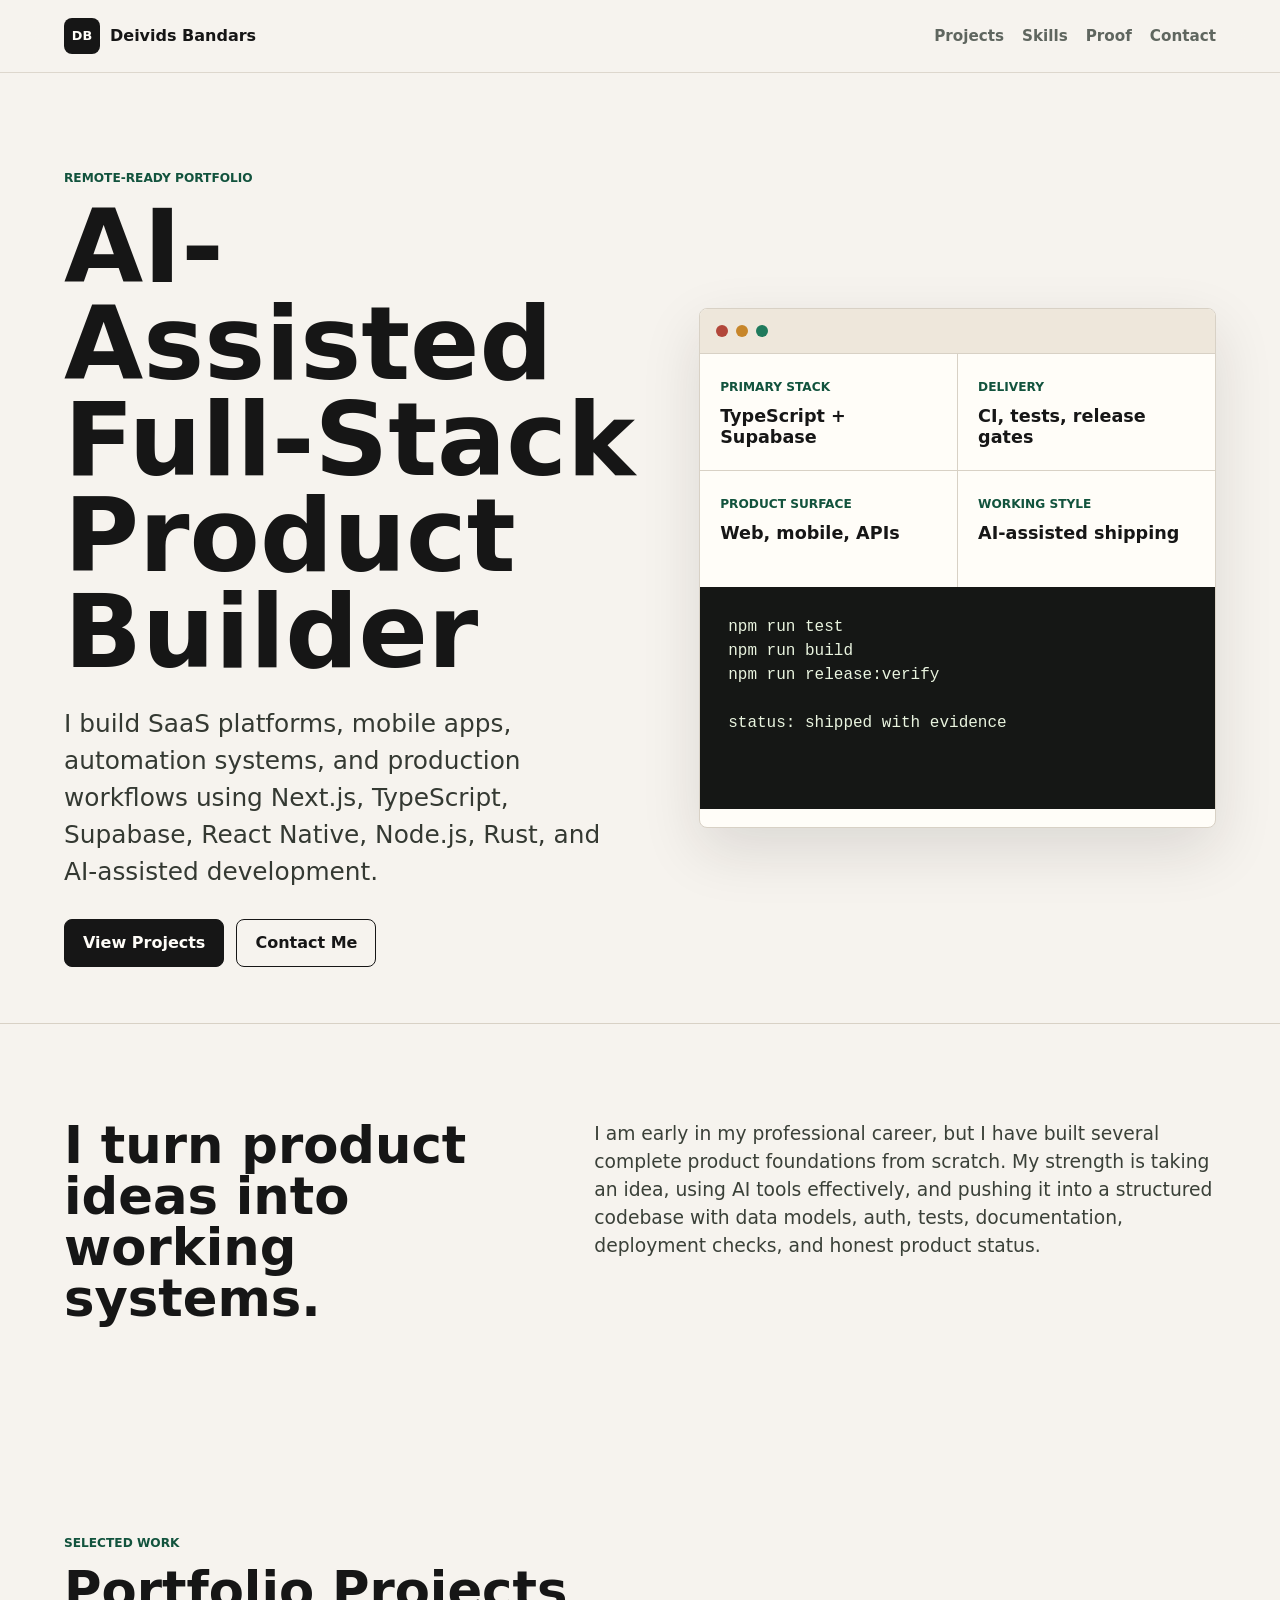
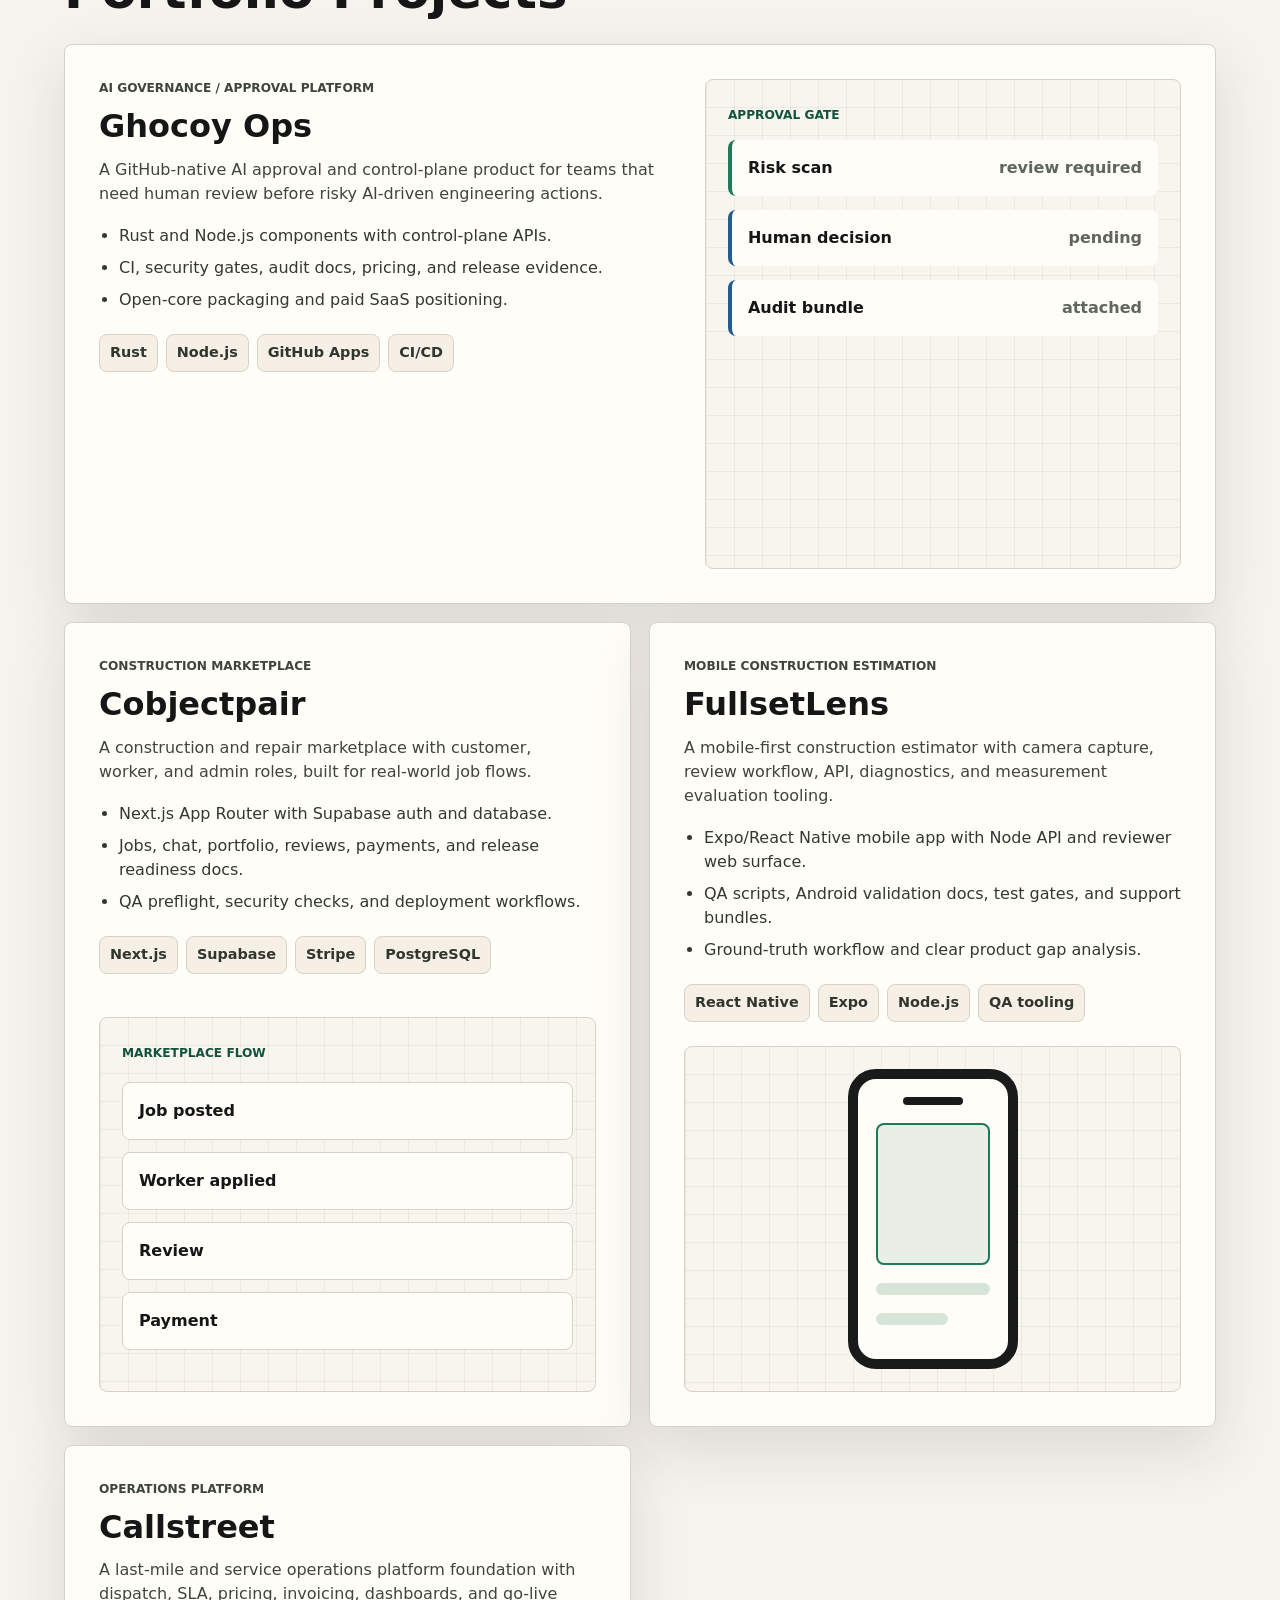
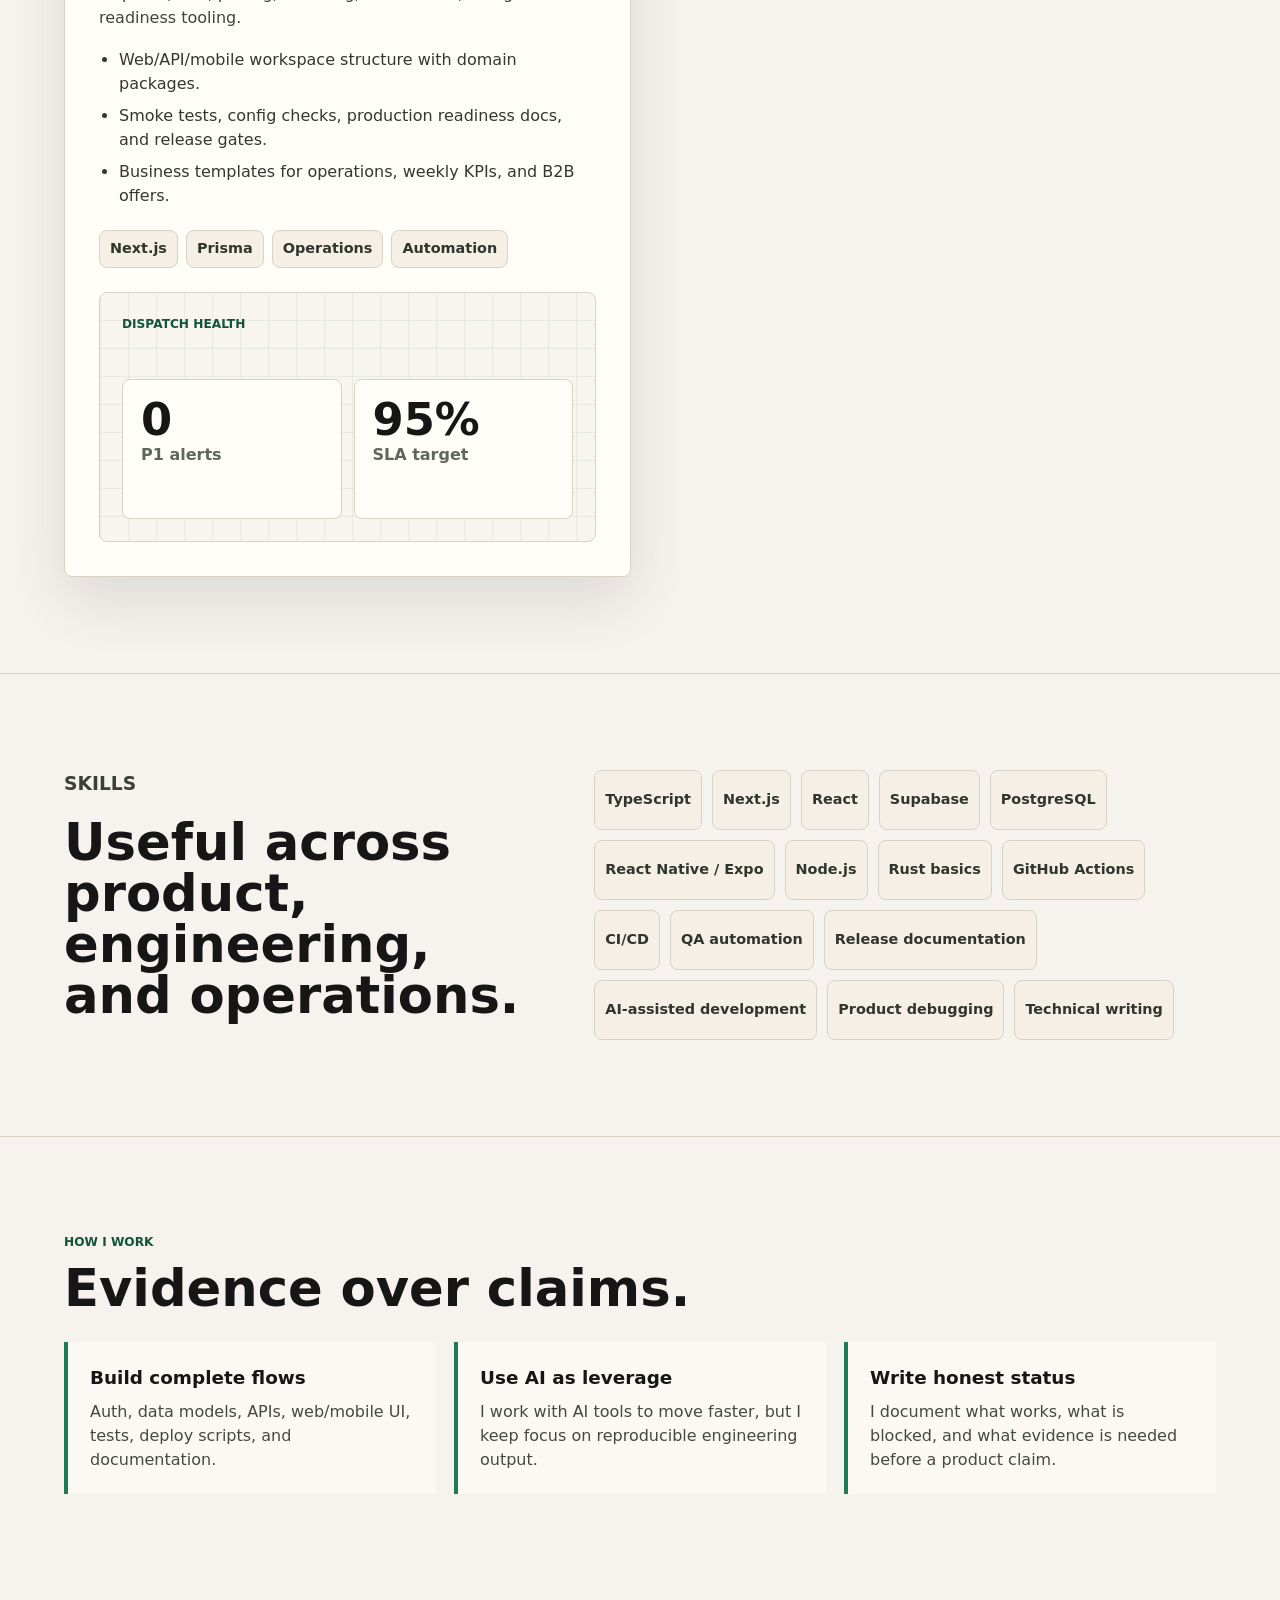
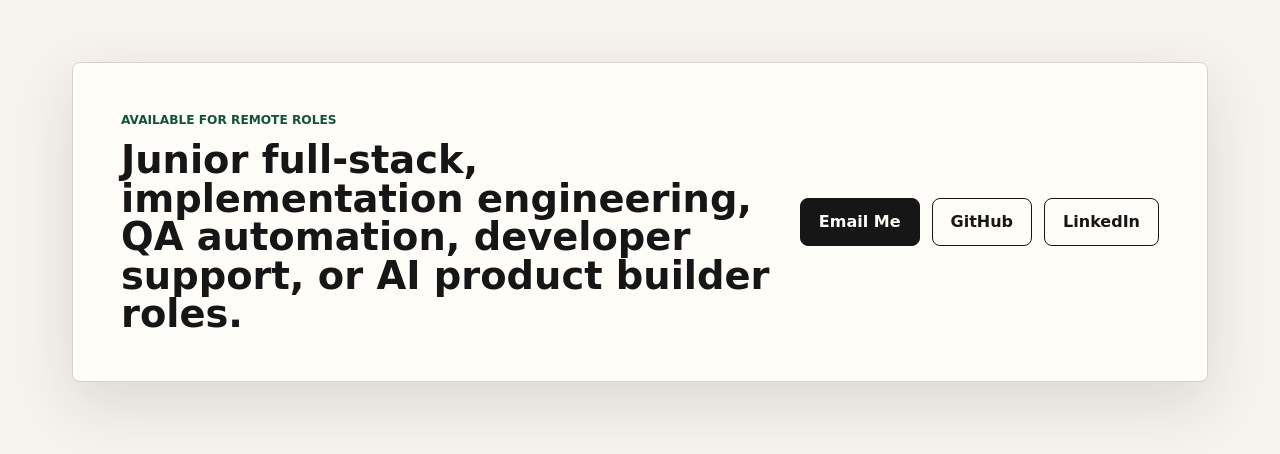
==== index.html @ f5f73e39 "Add portfolio site" ====
<!doctype html>
<html lang="en">
  <head>
    <meta charset="utf-8" />
    <meta name="viewport" content="width=device-width, initial-scale=1" />
    <title>Deivids Bandars | AI-Assisted Full-Stack Product Builder</title>
    <meta
      name="description"
      content="Portfolio of Deivids Bandars, an AI-assisted full-stack product builder working with Next.js, TypeScript, Supabase, React Native, Node.js, Rust, CI/CD and automation."
    />
    <link rel="stylesheet" href="./styles.css" />
  </head>
  <body>
    <header class="site-header">
      <a class="brand" href="#top" aria-label="Deivids Bandars home">
        <span class="brand-mark">DB</span>
        <span>Deivids Bandars</span>
      </a>
      <nav class="nav" aria-label="Main navigation">
        <a href="#projects">Projects</a>
        <a href="#skills">Skills</a>
        <a href="#proof">Proof</a>
        <a href="#contact">Contact</a>
      </nav>
    </header>

    <main id="top">
      <section class="hero">
        <div class="hero-copy">
          <p class="eyebrow">Remote-ready portfolio</p>
          <h1>AI-Assisted Full-Stack Product Builder</h1>
          <p class="lead">
            I build SaaS platforms, mobile apps, automation systems, and production workflows using
            Next.js, TypeScript, Supabase, React Native, Node.js, Rust, and AI-assisted development.
          </p>
          <div class="hero-actions">
            <a class="button primary" href="#projects">View Projects</a>
            <a class="button secondary" href="#contact">Contact Me</a>
          </div>
        </div>

        <div class="hero-visual" aria-label="Product engineering dashboard preview">
          <div class="terminal-bar">
            <span></span>
            <span></span>
            <span></span>
          </div>
          <div class="status-grid">
            <div>
              <span class="label">Primary Stack</span>
              <strong>TypeScript + Supabase</strong>
            </div>
            <div>
              <span class="label">Delivery</span>
              <strong>CI, tests, release gates</strong>
            </div>
            <div>
              <span class="label">Product Surface</span>
              <strong>Web, mobile, APIs</strong>
            </div>
            <div>
              <span class="label">Working Style</span>
              <strong>AI-assisted shipping</strong>
            </div>
          </div>
          <pre><code>npm run test
npm run build
npm run release:verify

status: shipped with evidence</code></pre>
        </div>
      </section>

      <section class="section intro">
        <div>
          <h2>I turn product ideas into working systems.</h2>
        </div>
        <p>
          I am early in my professional career, but I have built several complete product foundations
          from scratch. My strength is taking an idea, using AI tools effectively, and pushing it into
          a structured codebase with data models, auth, tests, documentation, deployment checks, and
          honest product status.
        </p>
      </section>

      <section id="projects" class="section">
        <div class="section-heading">
          <p class="eyebrow">Selected work</p>
          <h2>Portfolio Projects</h2>
        </div>

        <div class="project-grid">
          <article class="project-card feature">
            <div class="project-copy">
              <p class="project-type">AI governance / approval platform</p>
              <h3>Ghocoy Ops</h3>
              <p>
                A GitHub-native AI approval and control-plane product for teams that need human review
                before risky AI-driven engineering actions.
              </p>
              <ul>
                <li>Rust and Node.js components with control-plane APIs.</li>
                <li>CI, security gates, audit docs, pricing, and release evidence.</li>
                <li>Open-core packaging and paid SaaS positioning.</li>
              </ul>
              <div class="tags">
                <span>Rust</span>
                <span>Node.js</span>
                <span>GitHub Apps</span>
                <span>CI/CD</span>
              </div>
            </div>
            <div class="product-preview approval-preview">
              <span class="preview-title">Approval Gate</span>
              <div class="approval-row pass">
                <strong>Risk scan</strong>
                <span>review required</span>
              </div>
              <div class="approval-row">
                <strong>Human decision</strong>
                <span>pending</span>
              </div>
              <div class="approval-row">
                <strong>Audit bundle</strong>
                <span>attached</span>
              </div>
            </div>
          </article>

          <article class="project-card">
            <div class="project-copy">
              <p class="project-type">Construction marketplace</p>
              <h3>Cobjectpair</h3>
              <p>
                A construction and repair marketplace with customer, worker, and admin roles, built for
                real-world job flows.
              </p>
              <ul>
                <li>Next.js App Router with Supabase auth and database.</li>
                <li>Jobs, chat, portfolio, reviews, payments, and release readiness docs.</li>
                <li>QA preflight, security checks, and deployment workflows.</li>
              </ul>
              <div class="tags">
                <span>Next.js</span>
                <span>Supabase</span>
                <span>Stripe</span>
                <span>PostgreSQL</span>
              </div>
            </div>
            <div class="product-preview marketplace-preview">
              <span class="preview-title">Marketplace Flow</span>
              <div class="kanban">
                <span>Job posted</span>
                <span>Worker applied</span>
                <span>Review</span>
                <span>Payment</span>
              </div>
            </div>
          </article>

          <article class="project-card">
            <div class="project-copy">
              <p class="project-type">Mobile construction estimation</p>
              <h3>FullsetLens</h3>
              <p>
                A mobile-first construction estimator with camera capture, review workflow, API,
                diagnostics, and measurement evaluation tooling.
              </p>
              <ul>
                <li>Expo/React Native mobile app with Node API and reviewer web surface.</li>
                <li>QA scripts, Android validation docs, test gates, and support bundles.</li>
                <li>Ground-truth workflow and clear product gap analysis.</li>
              </ul>
              <div class="tags">
                <span>React Native</span>
                <span>Expo</span>
                <span>Node.js</span>
                <span>QA tooling</span>
              </div>
            </div>
            <div class="product-preview mobile-preview">
              <span class="phone">
                <span class="phone-header"></span>
                <span class="scan-box"></span>
                <span class="phone-line"></span>
                <span class="phone-line short"></span>
              </span>
            </div>
          </article>

          <article class="project-card">
            <div class="project-copy">
              <p class="project-type">Operations platform</p>
              <h3>Callstreet</h3>
              <p>
                A last-mile and service operations platform foundation with dispatch, SLA, pricing,
                invoicing, dashboards, and go-live readiness tooling.
              </p>
              <ul>
                <li>Web/API/mobile workspace structure with domain packages.</li>
                <li>Smoke tests, config checks, production readiness docs, and release gates.</li>
                <li>Business templates for operations, weekly KPIs, and B2B offers.</li>
              </ul>
              <div class="tags">
                <span>Next.js</span>
                <span>Prisma</span>
                <span>Operations</span>
                <span>Automation</span>
              </div>
            </div>
            <div class="product-preview ops-preview">
              <span class="preview-title">Dispatch Health</span>
              <div class="metric">
                <strong>0</strong>
                <span>P1 alerts</span>
              </div>
              <div class="metric">
                <strong>95%</strong>
                <span>SLA target</span>
              </div>
            </div>
          </article>
        </div>
      </section>

      <section id="skills" class="section split">
        <div>
          <p class="eyebrow">Skills</p>
          <h2>Useful across product, engineering, and operations.</h2>
        </div>
        <div class="skill-list">
          <span>TypeScript</span>
          <span>Next.js</span>
          <span>React</span>
          <span>Supabase</span>
          <span>PostgreSQL</span>
          <span>React Native / Expo</span>
          <span>Node.js</span>
          <span>Rust basics</span>
          <span>GitHub Actions</span>
          <span>CI/CD</span>
          <span>QA automation</span>
          <span>Release documentation</span>
          <span>AI-assisted development</span>
          <span>Product debugging</span>
          <span>Technical writing</span>
        </div>
      </section>

      <section id="proof" class="section proof">
        <div class="section-heading">
          <p class="eyebrow">How I work</p>
          <h2>Evidence over claims.</h2>
        </div>
        <div class="proof-grid">
          <div>
            <strong>Build complete flows</strong>
            <p>Auth, data models, APIs, web/mobile UI, tests, deploy scripts, and documentation.</p>
          </div>
          <div>
            <strong>Use AI as leverage</strong>
            <p>I work with AI tools to move faster, but I keep focus on reproducible engineering output.</p>
          </div>
          <div>
            <strong>Write honest status</strong>
            <p>I document what works, what is blocked, and what evidence is needed before a product claim.</p>
          </div>
        </div>
      </section>

      <section id="contact" class="contact">
        <div>
          <p class="eyebrow">Available for remote roles</p>
          <h2>Junior full-stack, implementation engineering, QA automation, developer support, or AI product builder roles.</h2>
        </div>
        <div class="contact-actions">
          <a class="button primary" href="mailto:deividsbandars@gmail.com">Email Me</a>
          <a class="button secondary" href="https://github.com/Ghocoy">GitHub</a>
          <a class="button secondary" href="https://www.linkedin.com/in/deivids-bandars/">LinkedIn</a>
        </div>
      </section>
    </main>
  </body>
</html>
---- styles.css ----
:root {
  color-scheme: light;
  --bg: #f6f3ee;
  --paper: #fffdf8;
  --ink: #161616;
  --muted: #5f665f;
  --line: #d8d1c5;
  --green: #1f7a5c;
  --green-dark: #12533d;
  --blue: #235c8e;
  --red: #b2473a;
  --gold: #c7862a;
  --shadow: 0 22px 60px rgba(32, 28, 22, 0.12);
}

* {
  box-sizing: border-box;
}

html {
  scroll-behavior: smooth;
}

body {
  margin: 0;
  background: var(--bg);
  color: var(--ink);
  font-family:
    Inter, ui-sans-serif, system-ui, -apple-system, BlinkMacSystemFont, "Segoe UI", sans-serif;
  line-height: 1.5;
}

a {
  color: inherit;
  text-decoration: none;
}

.site-header {
  position: sticky;
  top: 0;
  z-index: 10;
  display: flex;
  align-items: center;
  justify-content: space-between;
  gap: 24px;
  padding: 18px clamp(20px, 5vw, 72px);
  background: rgba(246, 243, 238, 0.88);
  border-bottom: 1px solid rgba(216, 209, 197, 0.8);
  backdrop-filter: blur(16px);
}

.brand {
  display: inline-flex;
  align-items: center;
  gap: 10px;
  font-weight: 800;
}

.brand-mark {
  display: grid;
  width: 36px;
  height: 36px;
  place-items: center;
  background: var(--ink);
  color: var(--paper);
  border-radius: 8px;
  font-size: 0.8rem;
}

.nav {
  display: flex;
  align-items: center;
  gap: 18px;
  color: var(--muted);
  font-size: 0.95rem;
  font-weight: 650;
}

.nav a:hover {
  color: var(--ink);
}

.hero {
  display: grid;
  grid-template-columns: minmax(0, 1.05fr) minmax(360px, 0.95fr);
  gap: clamp(28px, 5vw, 72px);
  align-items: center;
  min-height: calc(100vh - 74px);
  padding: clamp(48px, 8vw, 96px) clamp(20px, 5vw, 72px) 56px;
}

.hero-copy {
  max-width: 820px;
}

.eyebrow,
.project-type,
.label,
.preview-title {
  color: var(--green-dark);
  font-size: 0.76rem;
  font-weight: 850;
  letter-spacing: 0;
  text-transform: uppercase;
}

h1,
h2,
h3,
p {
  margin-top: 0;
}

h1 {
  margin-bottom: 24px;
  font-size: clamp(3rem, 8vw, 6.7rem);
  line-height: 0.94;
  letter-spacing: 0;
}

h2 {
  margin-bottom: 18px;
  font-size: clamp(2rem, 4vw, 3.6rem);
  line-height: 1;
  letter-spacing: 0;
}

h3 {
  margin-bottom: 14px;
  font-size: clamp(1.55rem, 2.5vw, 2.25rem);
  line-height: 1.08;
  letter-spacing: 0;
}

.lead {
  max-width: 720px;
  margin-bottom: 28px;
  color: #343932;
  font-size: clamp(1.15rem, 2vw, 1.55rem);
}

.hero-actions,
.contact-actions {
  display: flex;
  flex-wrap: wrap;
  gap: 12px;
}

.button {
  display: inline-flex;
  min-height: 44px;
  align-items: center;
  justify-content: center;
  padding: 11px 18px;
  border: 1px solid var(--ink);
  border-radius: 8px;
  font-weight: 800;
}

.button.primary {
  background: var(--ink);
  color: var(--paper);
}

.button.secondary {
  background: transparent;
  color: var(--ink);
}

.hero-visual,
.project-card,
.contact {
  background: var(--paper);
  border: 1px solid var(--line);
  border-radius: 8px;
  box-shadow: var(--shadow);
}

.hero-visual {
  overflow: hidden;
  min-height: 520px;
}

.terminal-bar {
  display: flex;
  gap: 8px;
  padding: 16px;
  border-bottom: 1px solid var(--line);
  background: #eee7db;
}

.terminal-bar span {
  width: 12px;
  height: 12px;
  border-radius: 50%;
  background: var(--red);
}

.terminal-bar span:nth-child(2) {
  background: var(--gold);
}

.terminal-bar span:nth-child(3) {
  background: var(--green);
}

.status-grid {
  display: grid;
  grid-template-columns: repeat(2, minmax(0, 1fr));
  gap: 1px;
  background: var(--line);
}

.status-grid div {
  min-height: 116px;
  padding: 20px;
  background: var(--paper);
}

.status-grid strong {
  display: block;
  margin-top: 8px;
  font-size: 1.1rem;
  line-height: 1.2;
}

pre {
  margin: 0;
  padding: 28px;
  overflow: auto;
  background: #151715;
  color: #e9f4df;
  font-size: 1rem;
  min-height: 222px;
}

.section {
  padding: clamp(56px, 8vw, 96px) clamp(20px, 5vw, 72px);
}

.intro,
.split {
  display: grid;
  grid-template-columns: minmax(280px, 0.75fr) minmax(0, 1fr);
  gap: clamp(28px, 5vw, 72px);
  border-top: 1px solid var(--line);
}

.intro p,
.split p {
  color: #3a4038;
  font-size: 1.17rem;
}

.section-heading {
  max-width: 760px;
  margin-bottom: 28px;
}

.project-grid {
  display: grid;
  grid-template-columns: repeat(2, minmax(0, 1fr));
  gap: 18px;
}

.project-card {
  display: grid;
  grid-template-columns: minmax(0, 1fr);
  gap: 24px;
  min-height: 560px;
  padding: clamp(22px, 3vw, 34px);
}

.project-card.feature {
  grid-column: span 2;
  grid-template-columns: minmax(0, 1.1fr) minmax(320px, 0.9fr);
  align-items: stretch;
}

.project-copy p {
  color: #3f453e;
}

ul {
  margin: 18px 0 0;
  padding-left: 20px;
  color: #333833;
}

li + li {
  margin-top: 8px;
}

.tags {
  display: flex;
  flex-wrap: wrap;
  gap: 8px;
  margin-top: 22px;
}

.tags span,
.skill-list span {
  display: inline-flex;
  align-items: center;
  min-height: 34px;
  padding: 7px 10px;
  border: 1px solid var(--line);
  border-radius: 8px;
  background: #f5efe5;
  color: #30352e;
  font-size: 0.9rem;
  font-weight: 700;
}

.product-preview {
  min-height: 250px;
  padding: 22px;
  border: 1px solid var(--line);
  border-radius: 8px;
  background:
    linear-gradient(90deg, rgba(31, 122, 92, 0.08) 1px, transparent 1px),
    linear-gradient(0deg, rgba(31, 122, 92, 0.08) 1px, transparent 1px), #f8f5ee;
  background-size: 28px 28px;
}

.approval-row {
  display: flex;
  justify-content: space-between;
  gap: 16px;
  margin-top: 14px;
  padding: 16px;
  border-left: 4px solid var(--blue);
  background: var(--paper);
  border-radius: 8px;
}

.approval-row.pass {
  border-left-color: var(--green);
}

.approval-row span {
  color: var(--muted);
  font-weight: 700;
}

.kanban {
  display: grid;
  gap: 12px;
  margin-top: 18px;
}

.kanban span {
  display: block;
  padding: 16px;
  background: var(--paper);
  border: 1px solid var(--line);
  border-radius: 8px;
  font-weight: 800;
}

.mobile-preview {
  display: grid;
  place-items: center;
}

.phone {
  display: block;
  width: 170px;
  height: 300px;
  padding: 18px;
  border: 10px solid #191b1a;
  border-radius: 28px;
  background: var(--paper);
}

.phone-header,
.phone-line,
.scan-box {
  display: block;
  border-radius: 8px;
  background: #d6e5d8;
}

.phone-header {
  width: 60px;
  height: 8px;
  margin: 0 auto 18px;
  background: #191b1a;
}

.scan-box {
  height: 142px;
  border: 2px solid var(--green);
  background: #e9efe6;
}

.phone-line {
  height: 12px;
  margin-top: 18px;
}

.phone-line.short {
  width: 64%;
}

.ops-preview {
  display: grid;
  grid-template-columns: 1fr 1fr;
  gap: 12px;
}

.ops-preview .preview-title {
  grid-column: span 2;
}

.metric {
  padding: 18px;
  background: var(--paper);
  border: 1px solid var(--line);
  border-radius: 8px;
}

.metric strong {
  display: block;
  font-size: 2.8rem;
  line-height: 1;
}

.metric span {
  color: var(--muted);
  font-weight: 750;
}

.skill-list {
  display: flex;
  flex-wrap: wrap;
  gap: 10px;
}

.proof {
  border-top: 1px solid var(--line);
}

.proof-grid {
  display: grid;
  grid-template-columns: repeat(3, minmax(0, 1fr));
  gap: 18px;
}

.proof-grid div {
  padding: 22px;
  border-left: 4px solid var(--green);
  background: rgba(255, 253, 248, 0.72);
}

.proof-grid strong {
  display: block;
  margin-bottom: 8px;
  font-size: 1.15rem;
}

.proof-grid p {
  margin-bottom: 0;
  color: #444a43;
}

.contact {
  display: grid;
  grid-template-columns: minmax(0, 1fr) auto;
  gap: 28px;
  align-items: center;
  margin: clamp(32px, 6vw, 72px);
  padding: clamp(28px, 5vw, 48px);
}

.contact h2 {
  margin-bottom: 0;
  font-size: clamp(1.8rem, 3vw, 3rem);
}

@media (max-width: 920px) {
  .site-header {
    align-items: flex-start;
    flex-direction: column;
  }

  .nav {
    width: 100%;
    overflow-x: auto;
    padding-bottom: 2px;
  }

  .hero,
  .intro,
  .split,
  .project-card.feature,
  .contact {
    grid-template-columns: 1fr;
  }

  .hero {
    min-height: auto;
  }

  .project-grid,
  .proof-grid {
    grid-template-columns: 1fr;
  }

  .project-card.feature {
    grid-column: span 1;
  }

  .contact {
    margin: 20px;
  }
}

@media (max-width: 560px) {
  .status-grid,
  .ops-preview {
    grid-template-columns: 1fr;
  }

  .ops-preview .preview-title {
    grid-column: span 1;
  }

  .hero-visual {
    min-height: auto;
  }

  pre {
    font-size: 0.88rem;
  }
}
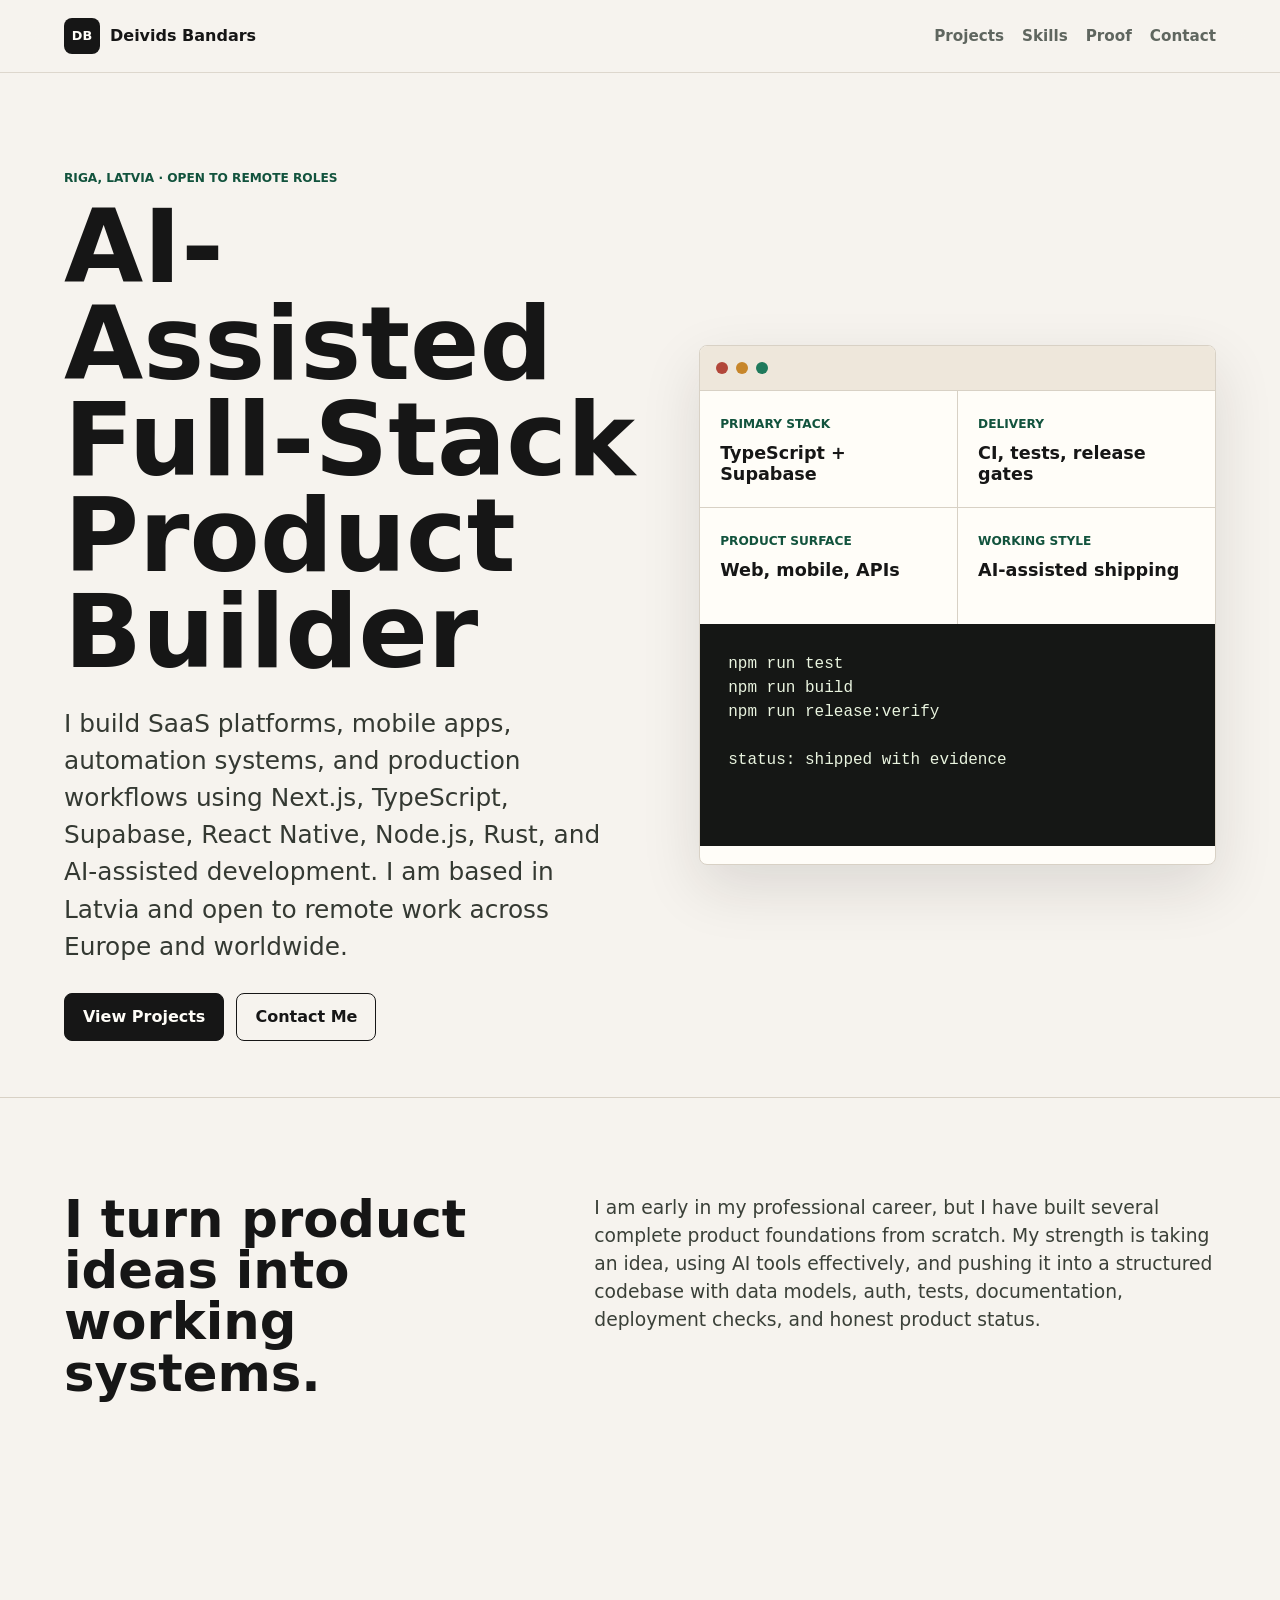
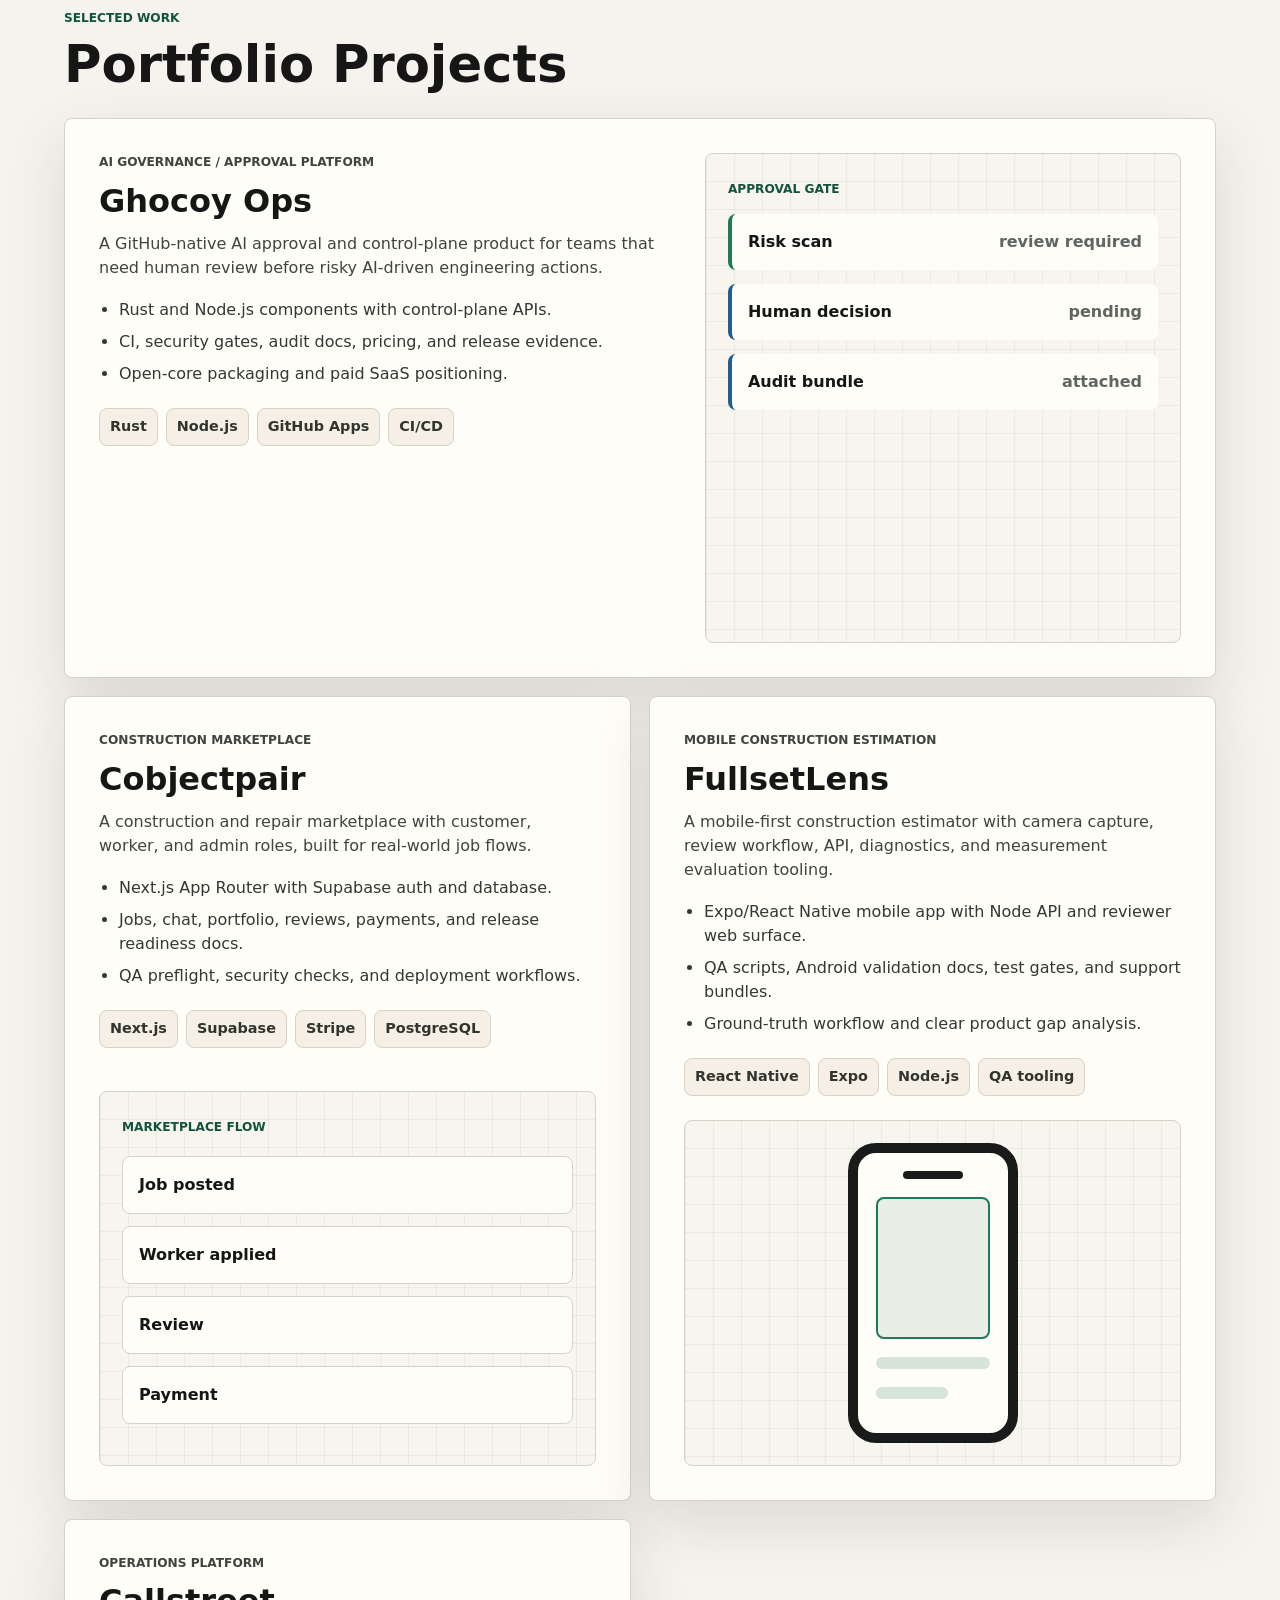
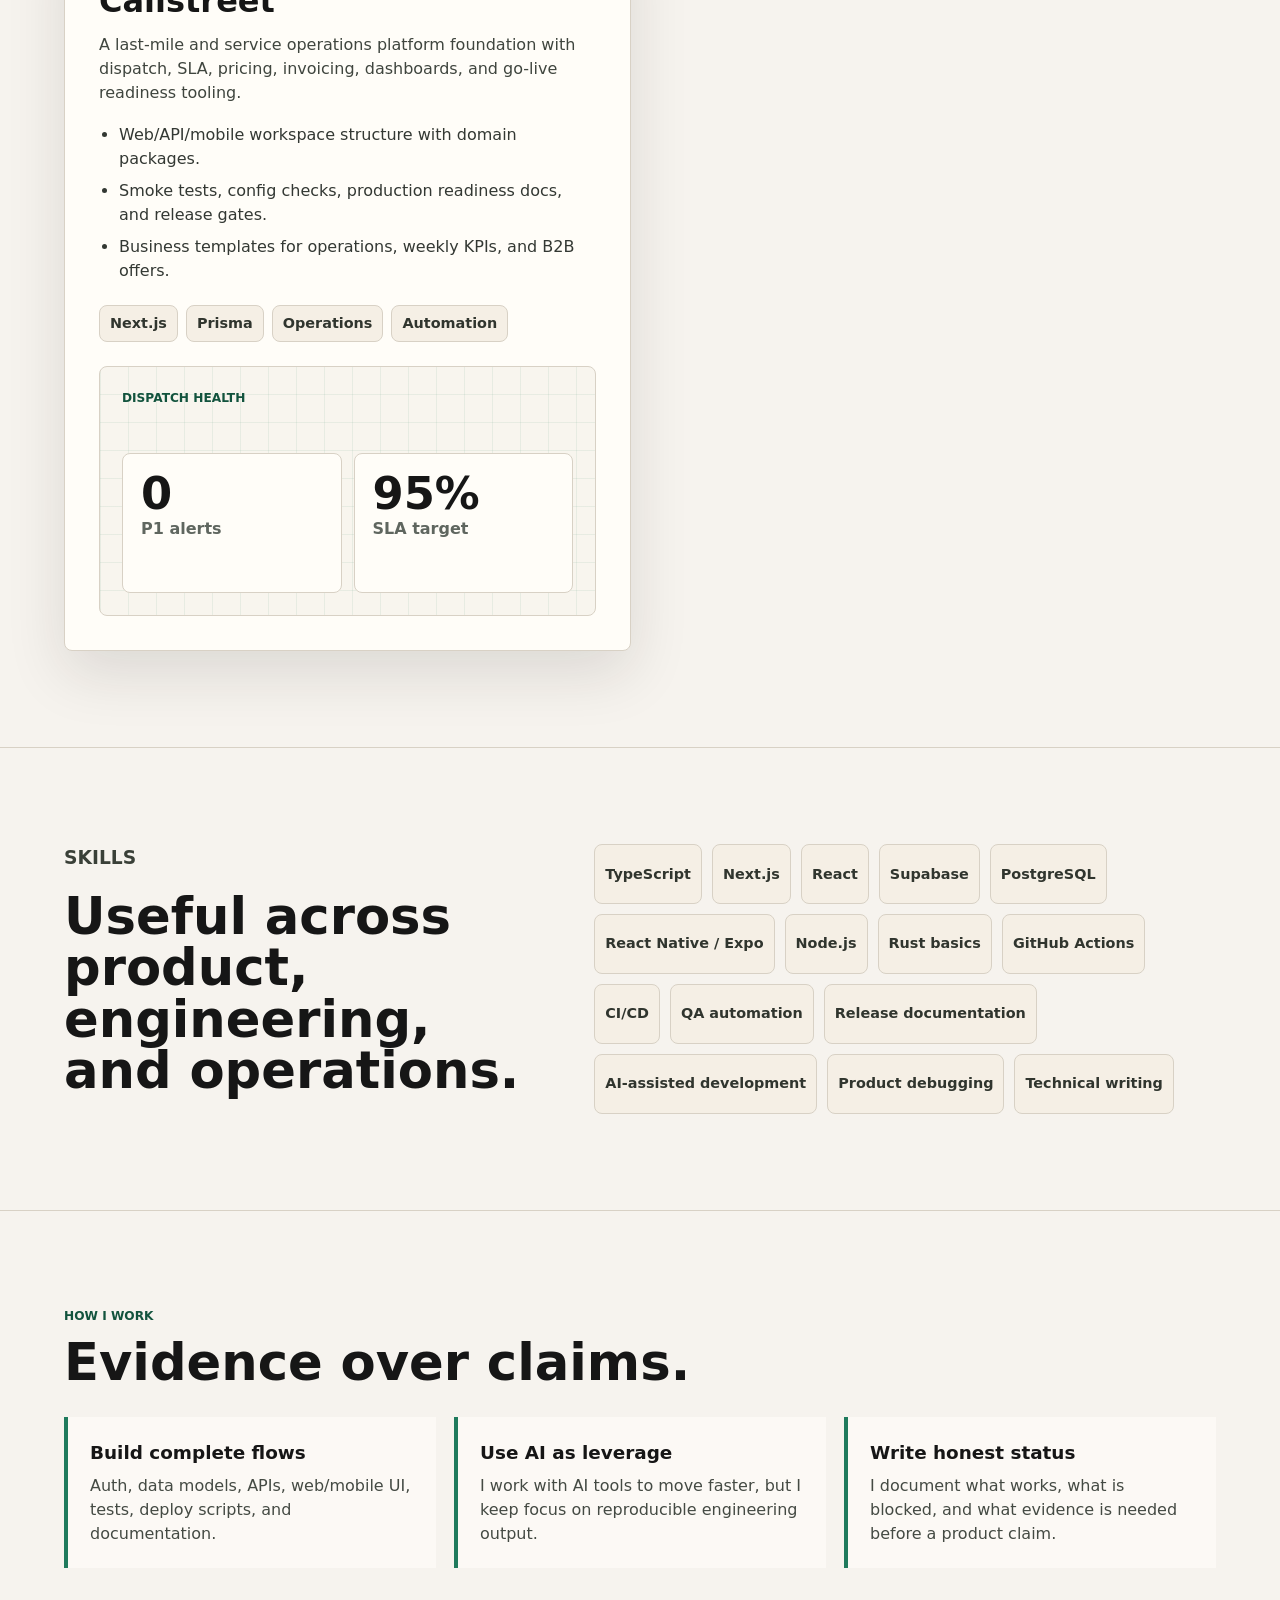
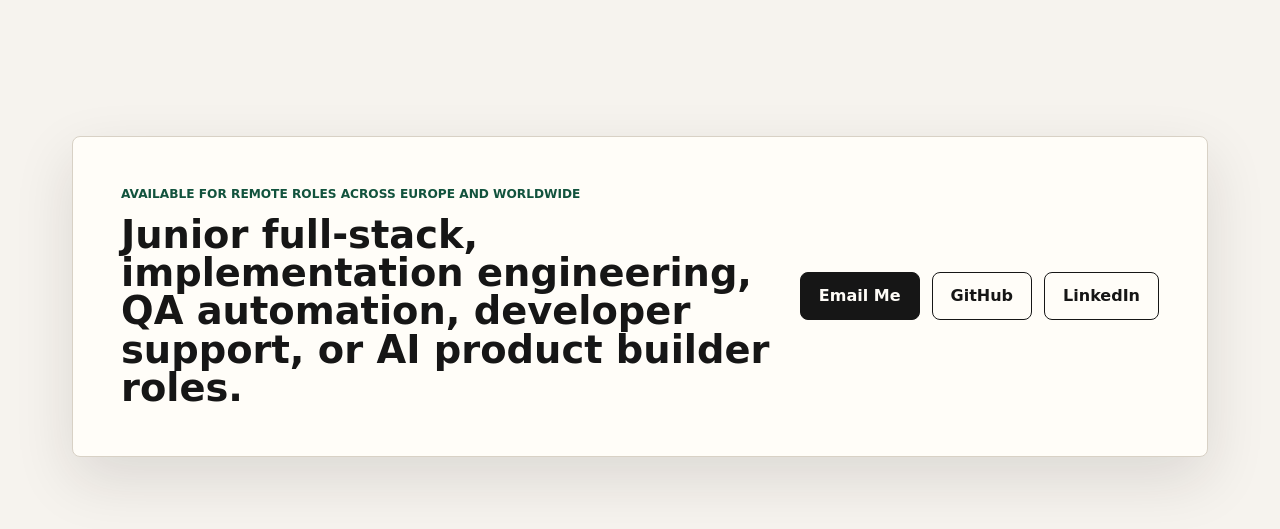
==== commit 670be937: "Update portfolio contact links" ====
--- a/index.html
+++ b/index.html
@@ -27,11 +27,12 @@
     <main id="top">
       <section class="hero">
         <div class="hero-copy">
-          <p class="eyebrow">Remote-ready portfolio</p>
+          <p class="eyebrow">Riga, Latvia · Open to remote roles</p>
           <h1>AI-Assisted Full-Stack Product Builder</h1>
           <p class="lead">
             I build SaaS platforms, mobile apps, automation systems, and production workflows using
             Next.js, TypeScript, Supabase, React Native, Node.js, Rust, and AI-assisted development.
+            I am based in Latvia and open to remote work across Europe and worldwide.
           </p>
           <div class="hero-actions">
             <a class="button primary" href="#projects">View Projects</a>
@@ -270,13 +271,13 @@
 
       <section id="contact" class="contact">
         <div>
-          <p class="eyebrow">Available for remote roles</p>
+          <p class="eyebrow">Available for remote roles across Europe and worldwide</p>
           <h2>Junior full-stack, implementation engineering, QA automation, developer support, or AI product builder roles.</h2>
         </div>
         <div class="contact-actions">
           <a class="button primary" href="mailto:deividsbandars@gmail.com">Email Me</a>
-          <a class="button secondary" href="https://github.com/Ghocoy">GitHub</a>
-          <a class="button secondary" href="https://www.linkedin.com/in/deivids-bandars/">LinkedIn</a>
+          <a class="button secondary" href="https://github.com/deividsbandars-web">GitHub</a>
+          <a class="button secondary" href="https://www.linkedin.com/in/deivids-bandars-62b53a2b2/">LinkedIn</a>
         </div>
       </section>
     </main>
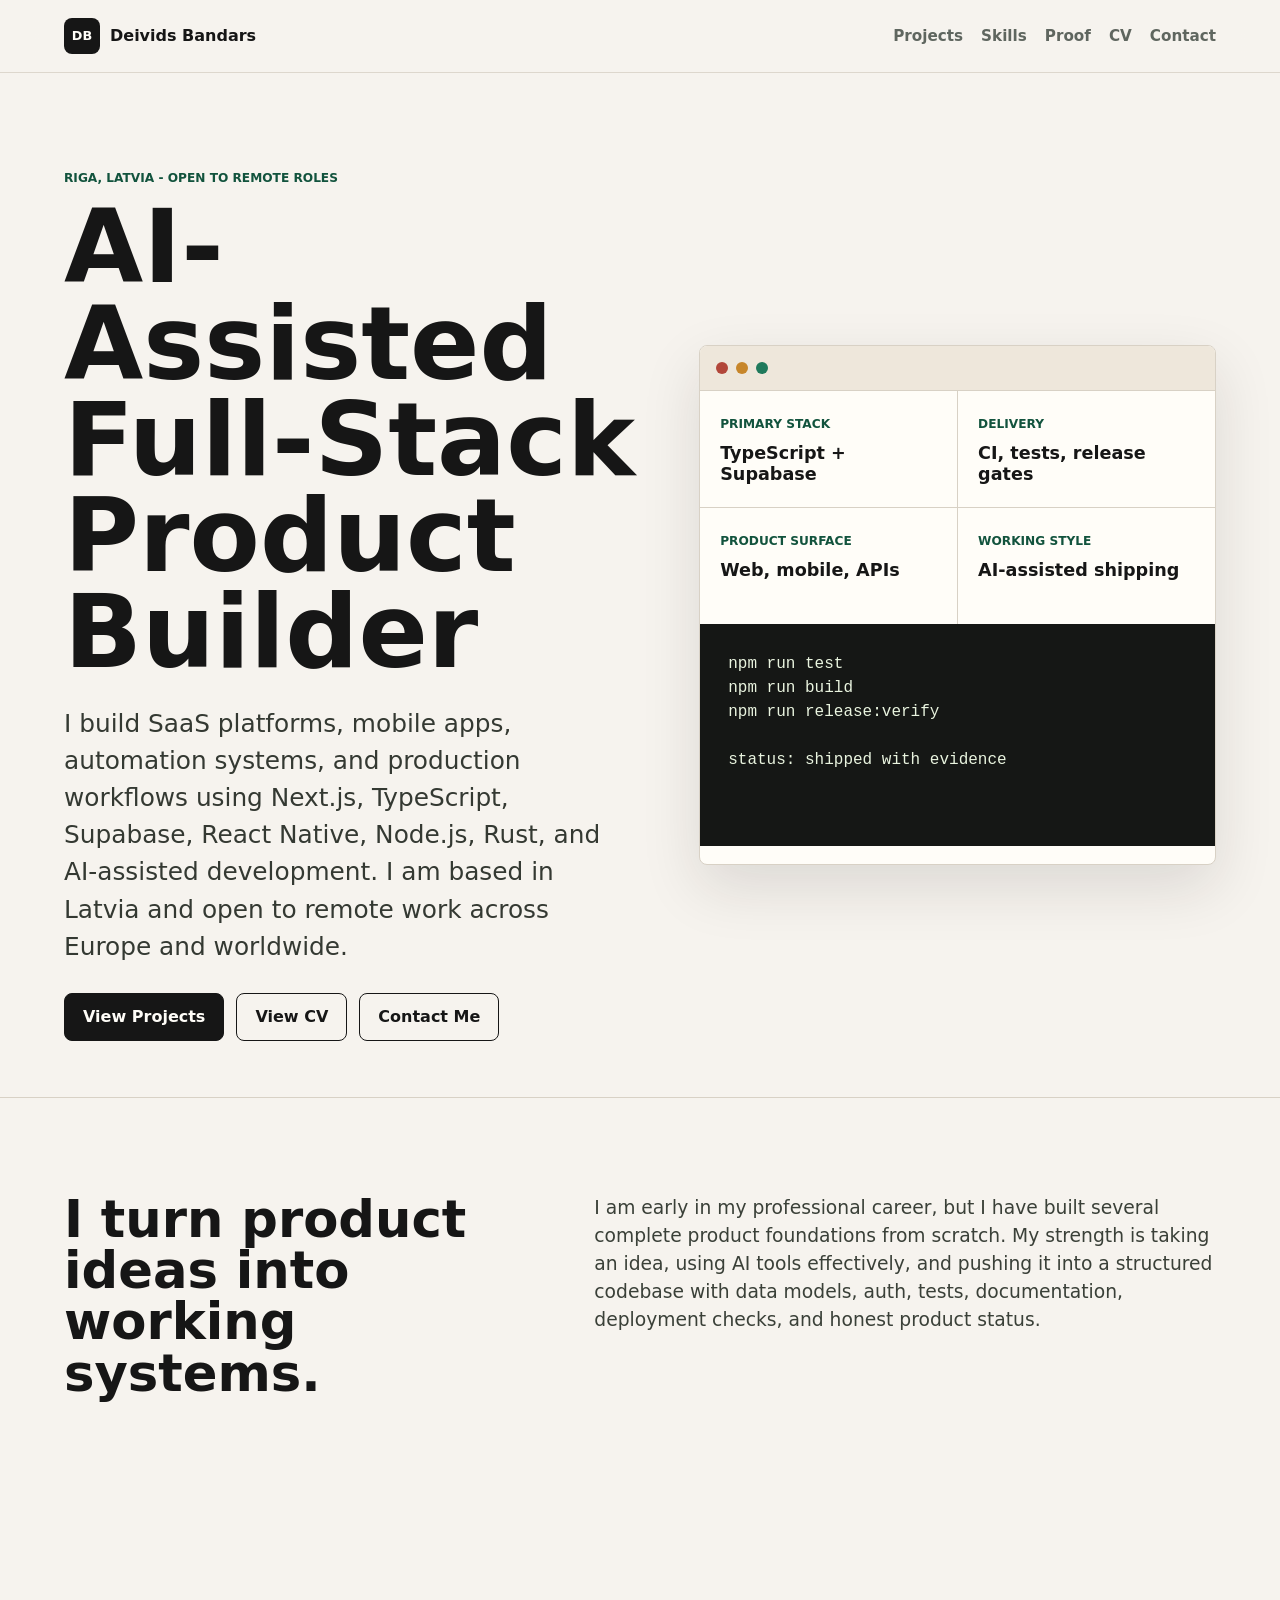
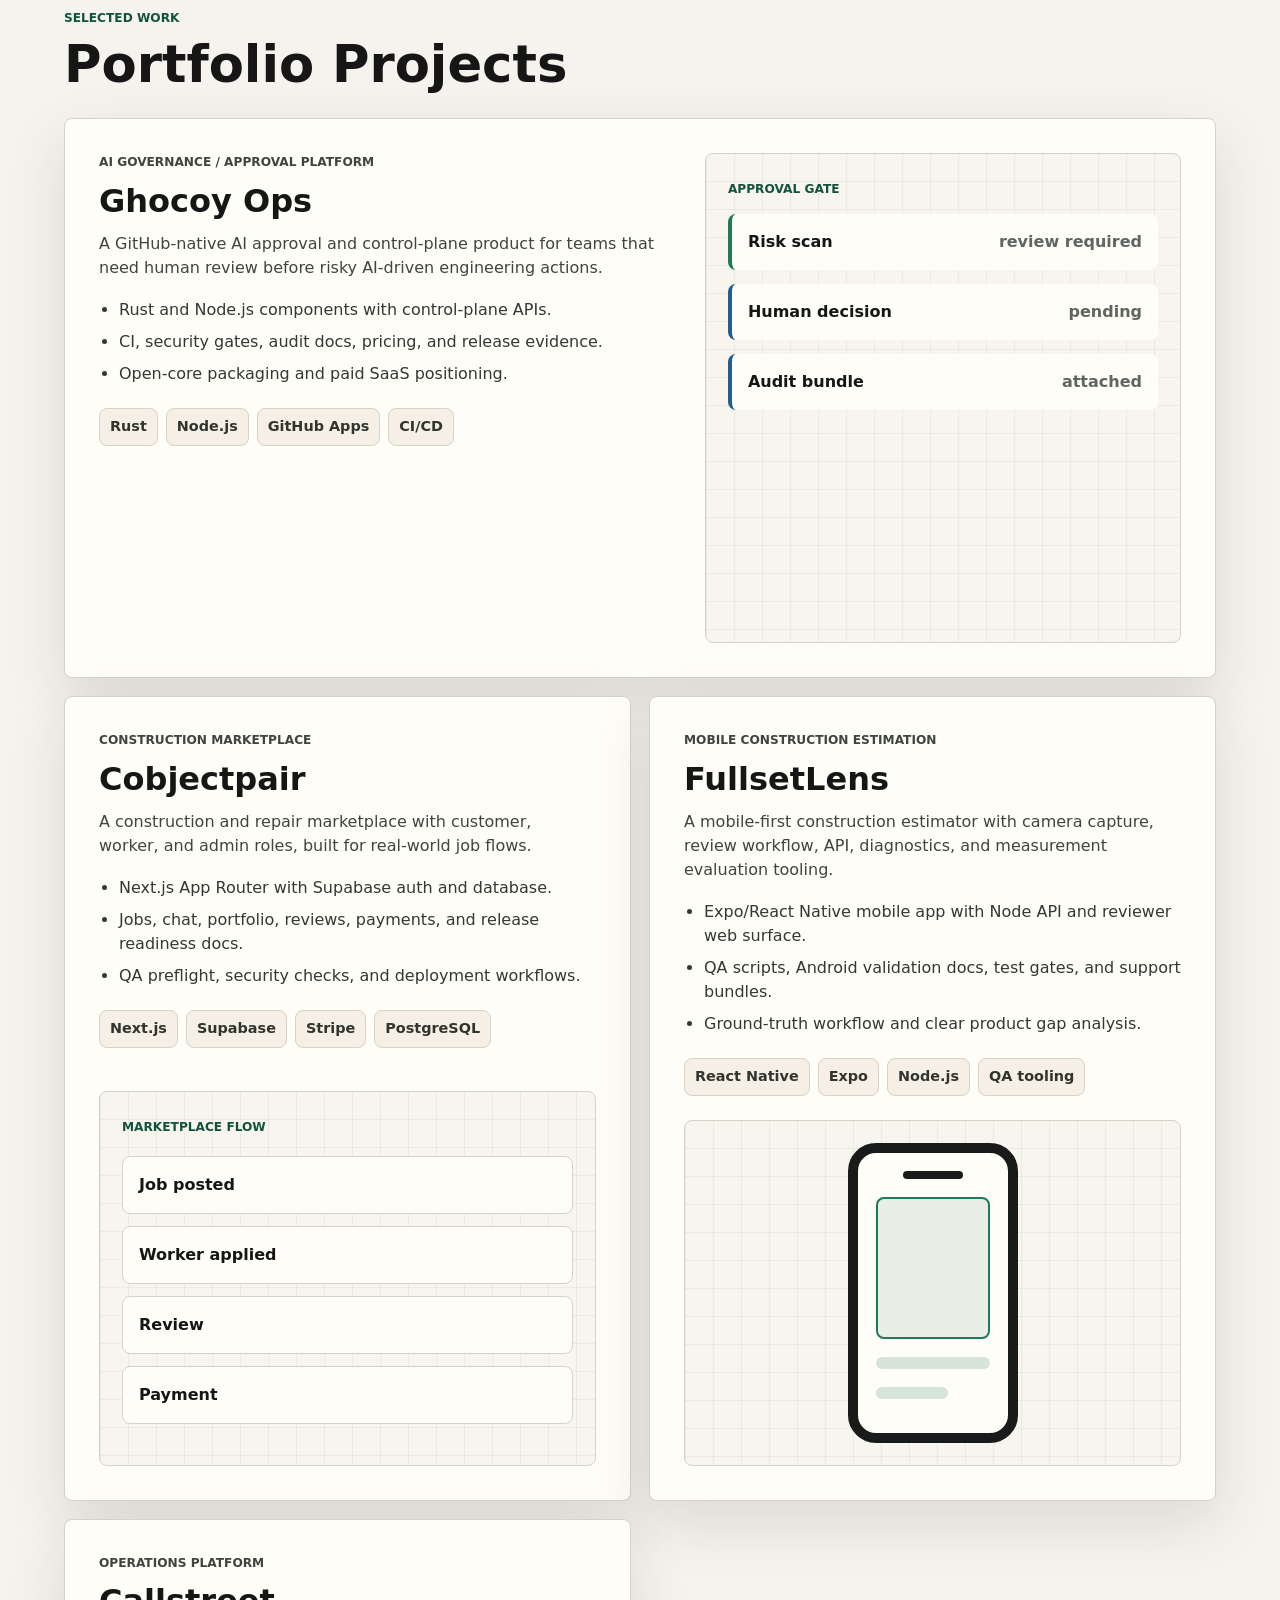
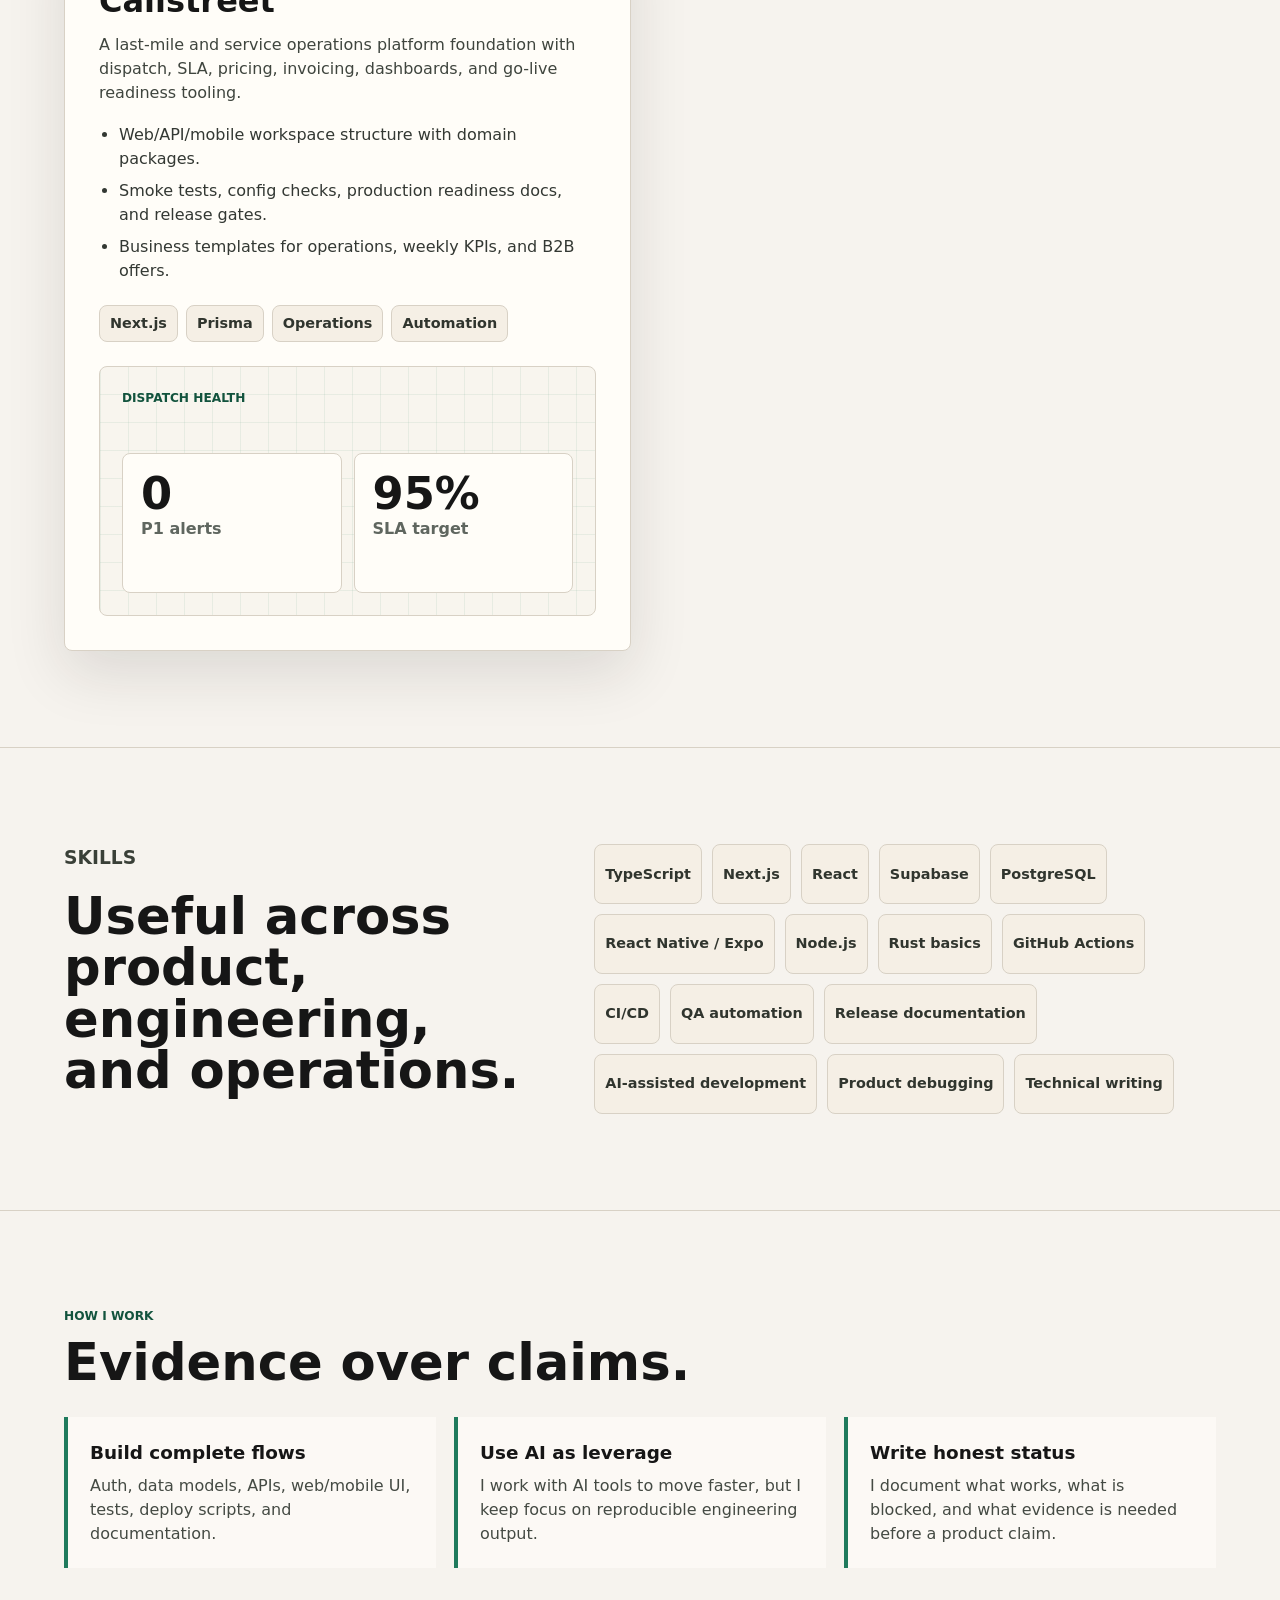
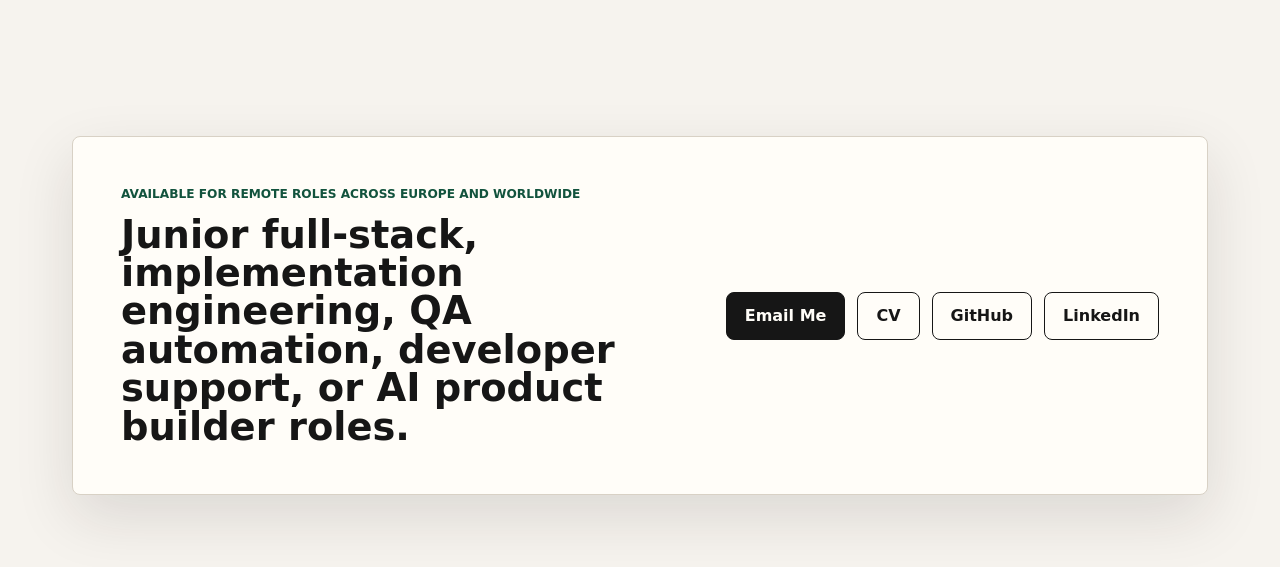
==== commit 179cbf45: "Add public CV page" ====
--- a/index.html
+++ b/index.html
@@ -20,6 +20,7 @@
         <a href="#projects">Projects</a>
         <a href="#skills">Skills</a>
         <a href="#proof">Proof</a>
+        <a href="./cv.html">CV</a>
         <a href="#contact">Contact</a>
       </nav>
     </header>
@@ -27,7 +28,7 @@
     <main id="top">
       <section class="hero">
         <div class="hero-copy">
-          <p class="eyebrow">Riga, Latvia · Open to remote roles</p>
+          <p class="eyebrow">Riga, Latvia - Open to remote roles</p>
           <h1>AI-Assisted Full-Stack Product Builder</h1>
           <p class="lead">
             I build SaaS platforms, mobile apps, automation systems, and production workflows using
@@ -36,6 +37,7 @@
           </p>
           <div class="hero-actions">
             <a class="button primary" href="#projects">View Projects</a>
+            <a class="button secondary" href="./cv.html">View CV</a>
             <a class="button secondary" href="#contact">Contact Me</a>
           </div>
         </div>
@@ -276,6 +278,7 @@
         </div>
         <div class="contact-actions">
           <a class="button primary" href="mailto:deividsbandars@gmail.com">Email Me</a>
+          <a class="button secondary" href="./cv.html">CV</a>
           <a class="button secondary" href="https://github.com/deividsbandars-web">GitHub</a>
           <a class="button secondary" href="https://www.linkedin.com/in/deivids-bandars-62b53a2b2/">LinkedIn</a>
         </div>
--- a/styles.css
+++ b/styles.css
@@ -534,3 +534,99 @@
     font-size: 0.88rem;
   }
 }
+
+.cv-page {
+  background: #fbfaf6;
+}
+
+.cv-shell {
+  max-width: 980px;
+  margin: 0 auto;
+  padding: clamp(32px, 6vw, 72px) clamp(18px, 4vw, 40px);
+}
+
+.cv-hero {
+  padding-bottom: 28px;
+  border-bottom: 2px solid var(--ink);
+}
+
+.cv-hero h1 {
+  margin-bottom: 10px;
+  font-size: clamp(2.6rem, 7vw, 5.4rem);
+}
+
+.cv-hero a,
+.cv-section a {
+  color: var(--green-dark);
+  font-weight: 800;
+  text-decoration: underline;
+  text-underline-offset: 3px;
+}
+
+.cv-title {
+  margin-bottom: 14px;
+  color: #2d332d;
+  font-size: clamp(1.2rem, 2vw, 1.65rem);
+  font-weight: 850;
+}
+
+.cv-section {
+  padding: 28px 0;
+  border-bottom: 1px solid var(--line);
+}
+
+.cv-section h2 {
+  margin-bottom: 16px;
+  font-size: clamp(1.45rem, 2.6vw, 2.1rem);
+}
+
+.cv-section p {
+  color: #333933;
+}
+
+.cv-item + .cv-item {
+  margin-top: 22px;
+}
+
+.cv-item h3 {
+  margin-bottom: 6px;
+  font-size: 1.2rem;
+}
+
+.cv-meta {
+  margin-bottom: 8px;
+  color: var(--muted);
+  font-weight: 750;
+}
+
+.skill-list.compact span {
+  min-height: 30px;
+  font-size: 0.86rem;
+}
+
+@media print {
+  .site-header {
+    display: none;
+  }
+
+  body,
+  .cv-page {
+    background: white;
+  }
+
+  .cv-shell {
+    max-width: none;
+    padding: 0;
+  }
+
+  .cv-section {
+    break-inside: avoid;
+    padding: 18px 0;
+  }
+
+  .button,
+  .tags span,
+  .skill-list span {
+    box-shadow: none;
+  }
+}
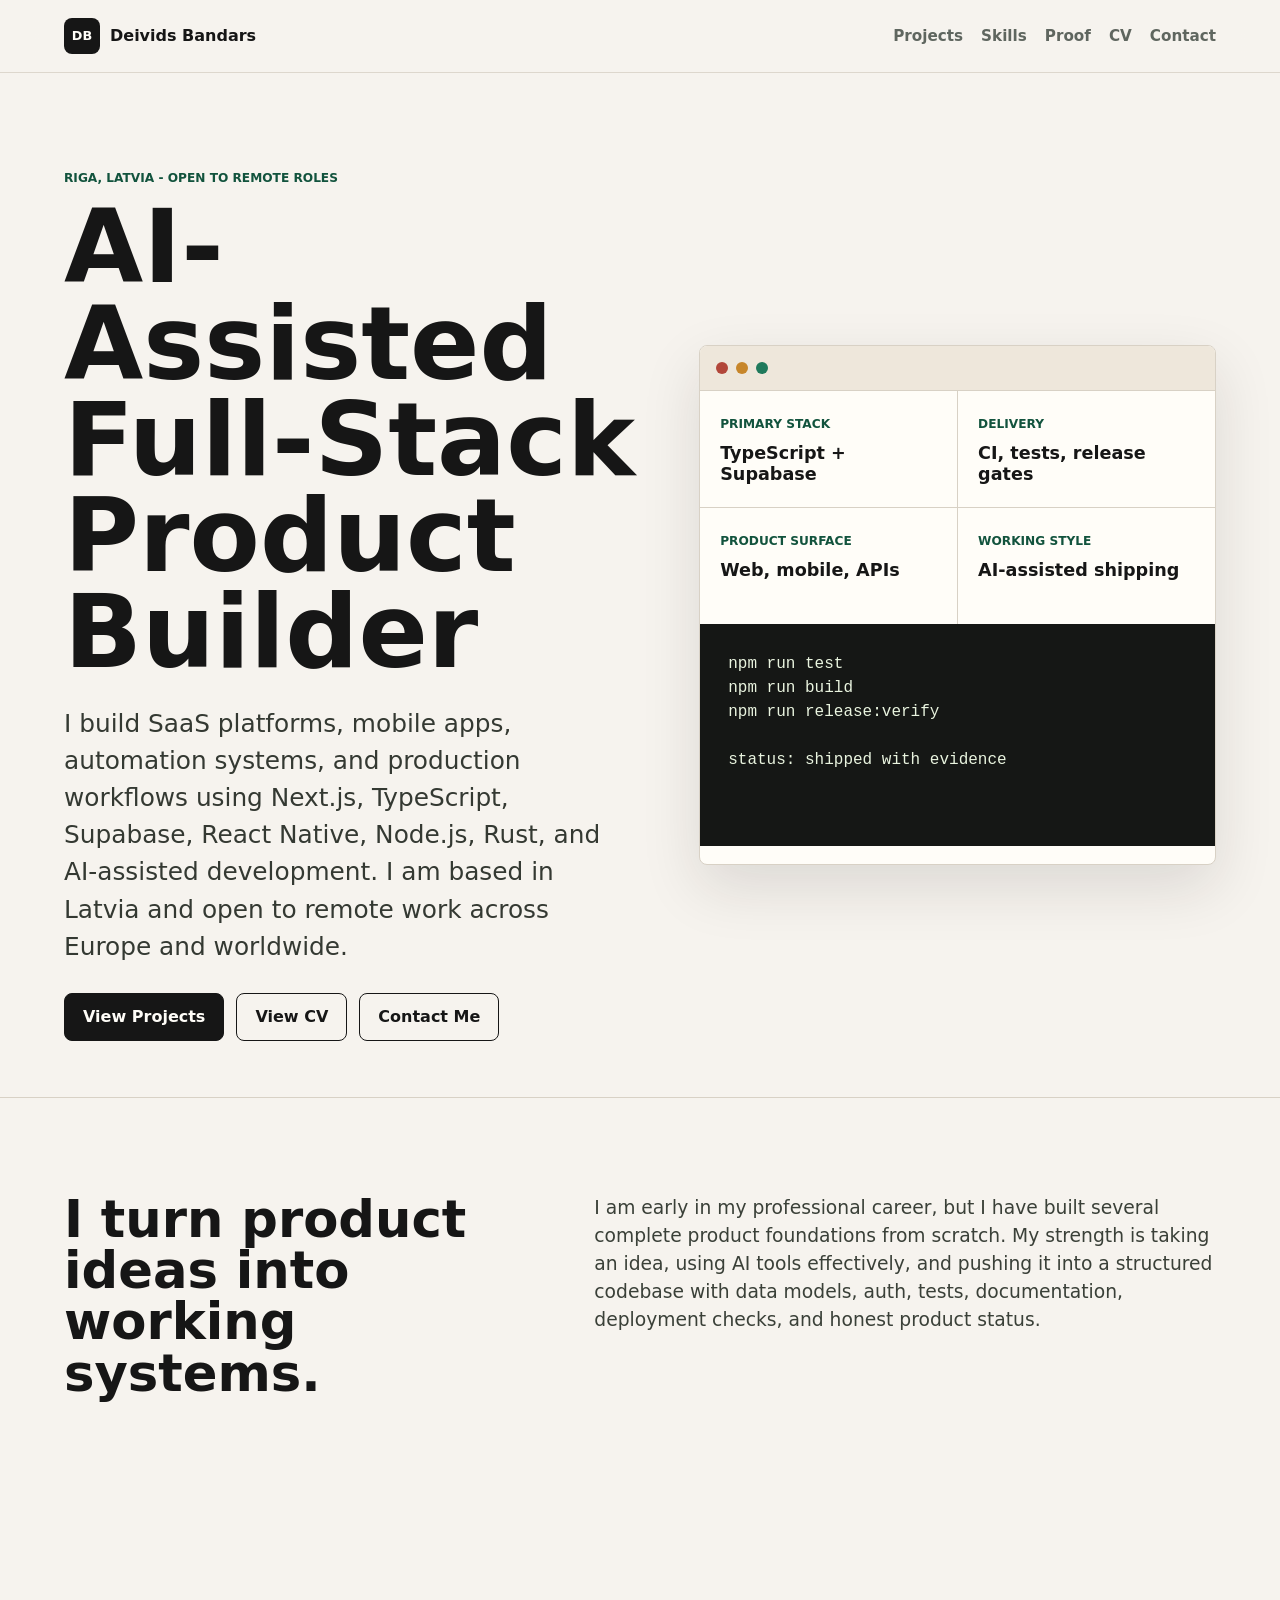
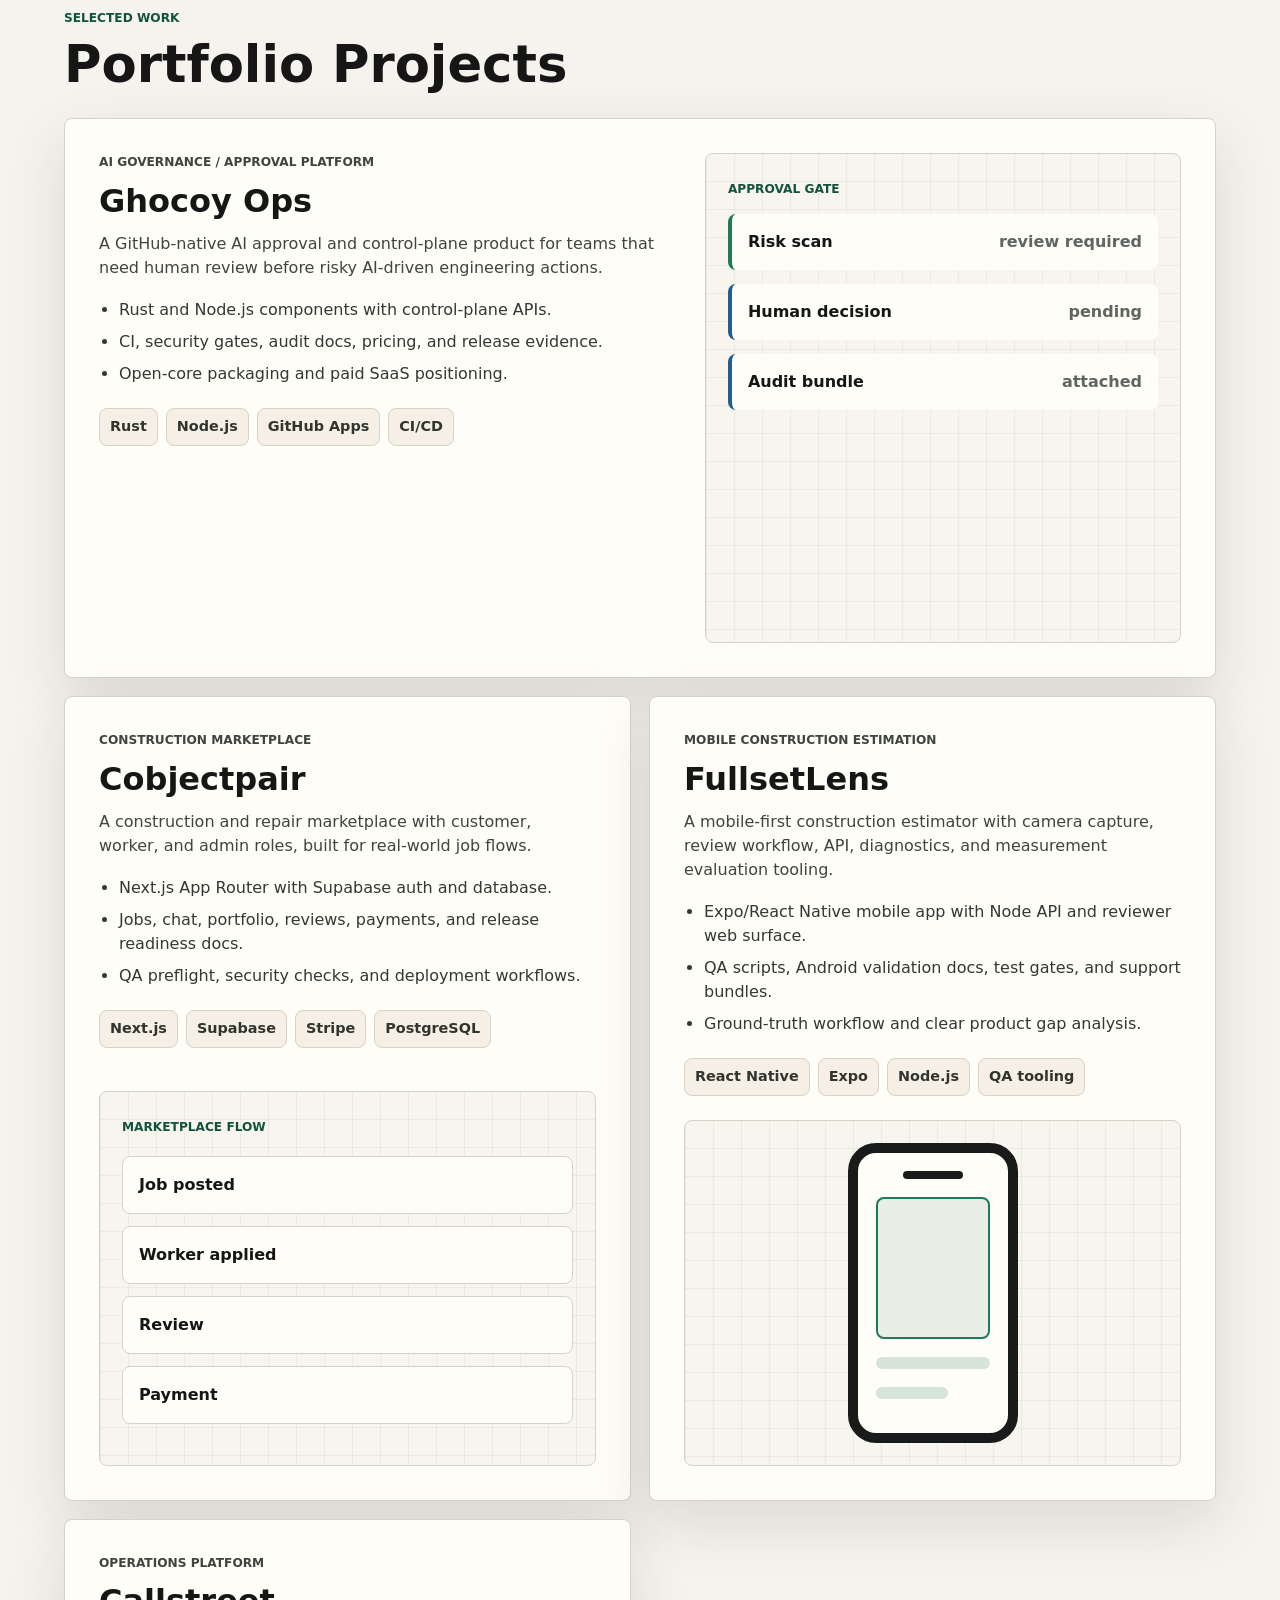
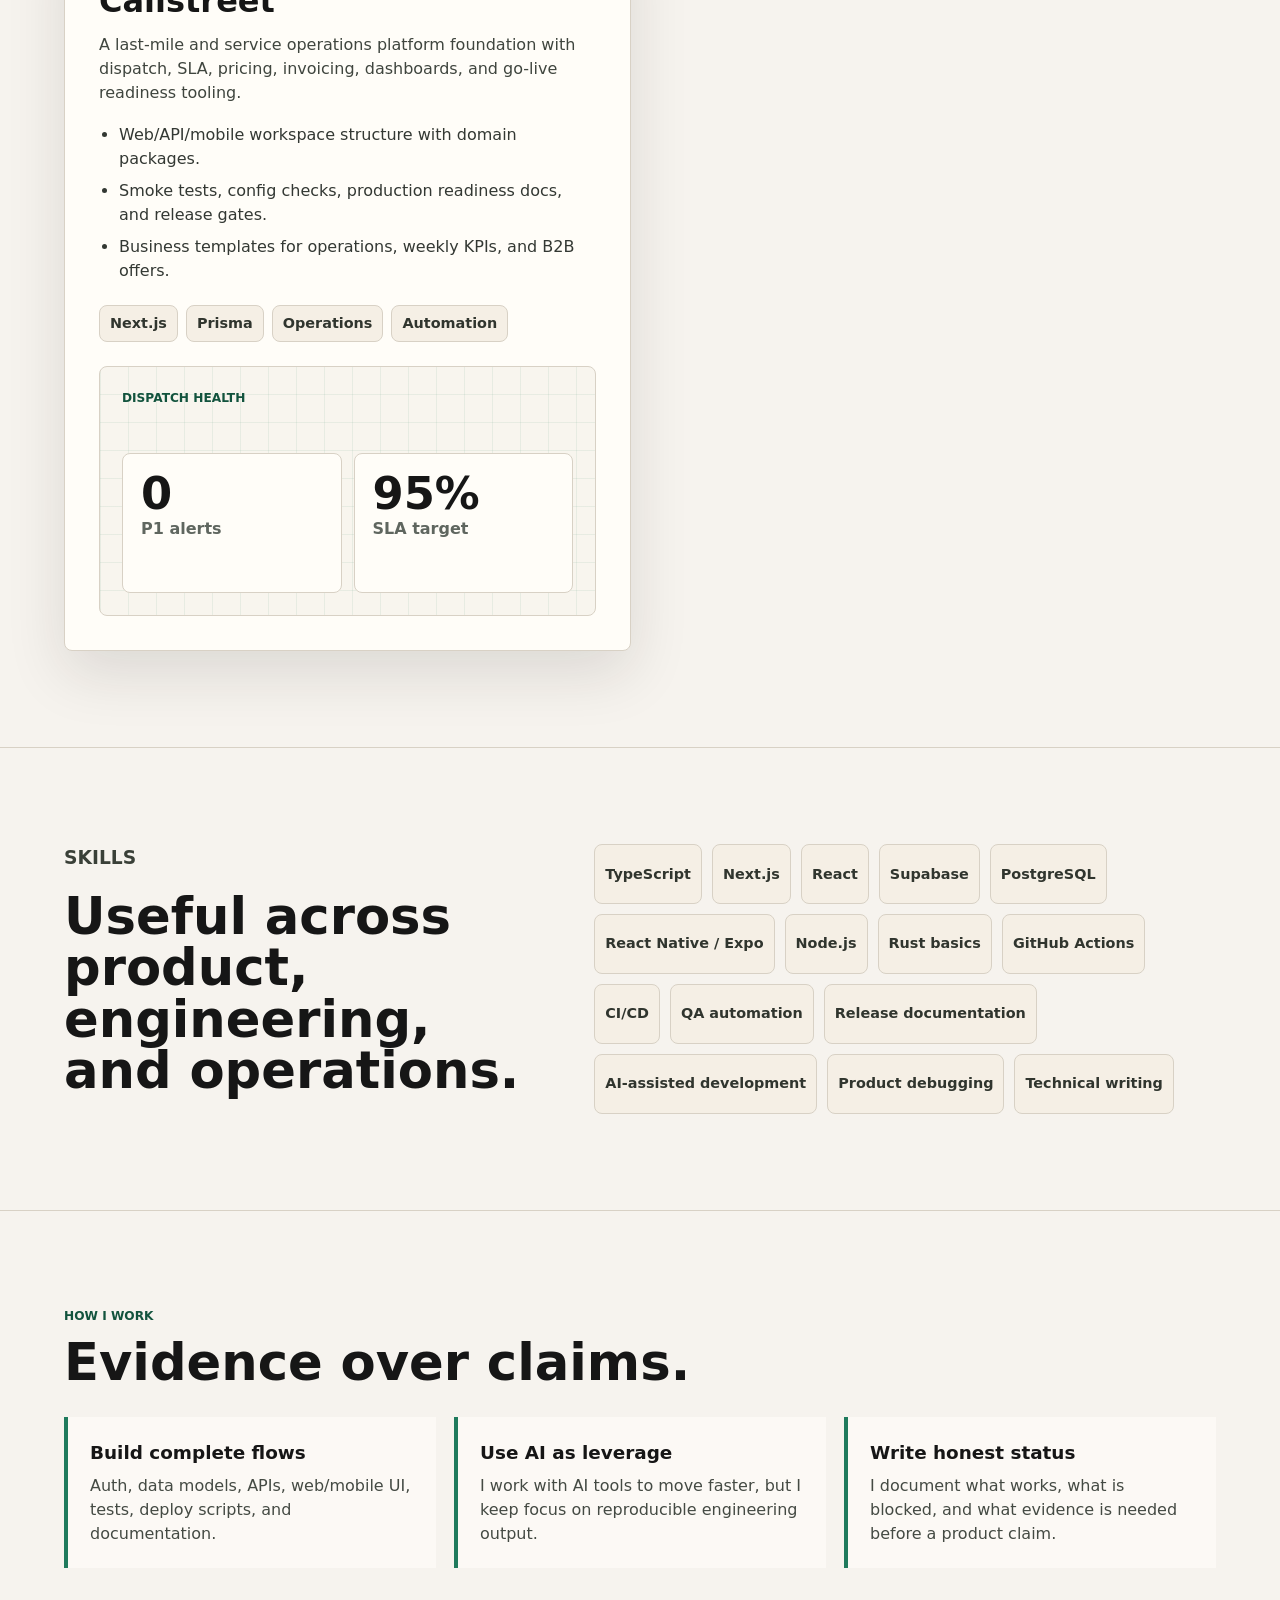
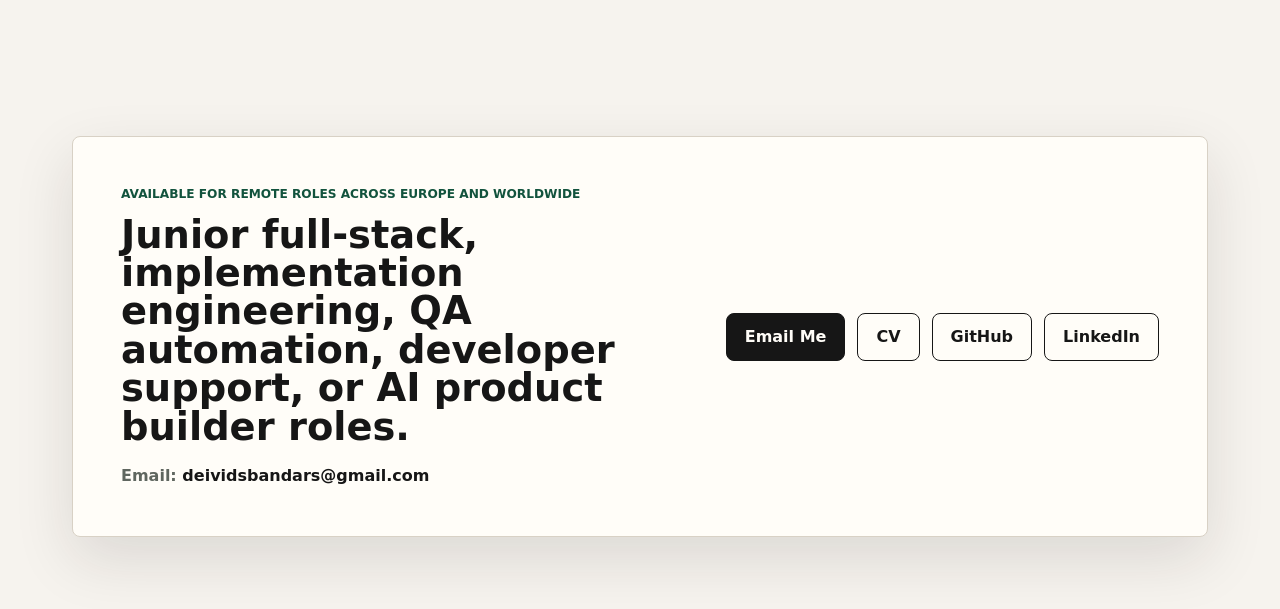
==== commit 557bb60f: "Show contact email on portfolio" ====
--- a/index.html
+++ b/index.html
@@ -275,6 +275,7 @@
         <div>
           <p class="eyebrow">Available for remote roles across Europe and worldwide</p>
           <h2>Junior full-stack, implementation engineering, QA automation, developer support, or AI product builder roles.</h2>
+          <p class="contact-email">Email: <span>deividsbandars@gmail.com</span></p>
         </div>
         <div class="contact-actions">
           <a class="button primary" href="mailto:deividsbandars@gmail.com">Email Me</a>
--- a/styles.css
+++ b/styles.css
@@ -478,6 +478,17 @@
   font-size: clamp(1.8rem, 3vw, 3rem);
 }
 
+.contact-email {
+  margin: 18px 0 0;
+  color: var(--muted);
+  font-weight: 800;
+}
+
+.contact-email span {
+  color: var(--ink);
+  user-select: all;
+}
+
 @media (max-width: 920px) {
   .site-header {
     align-items: flex-start;
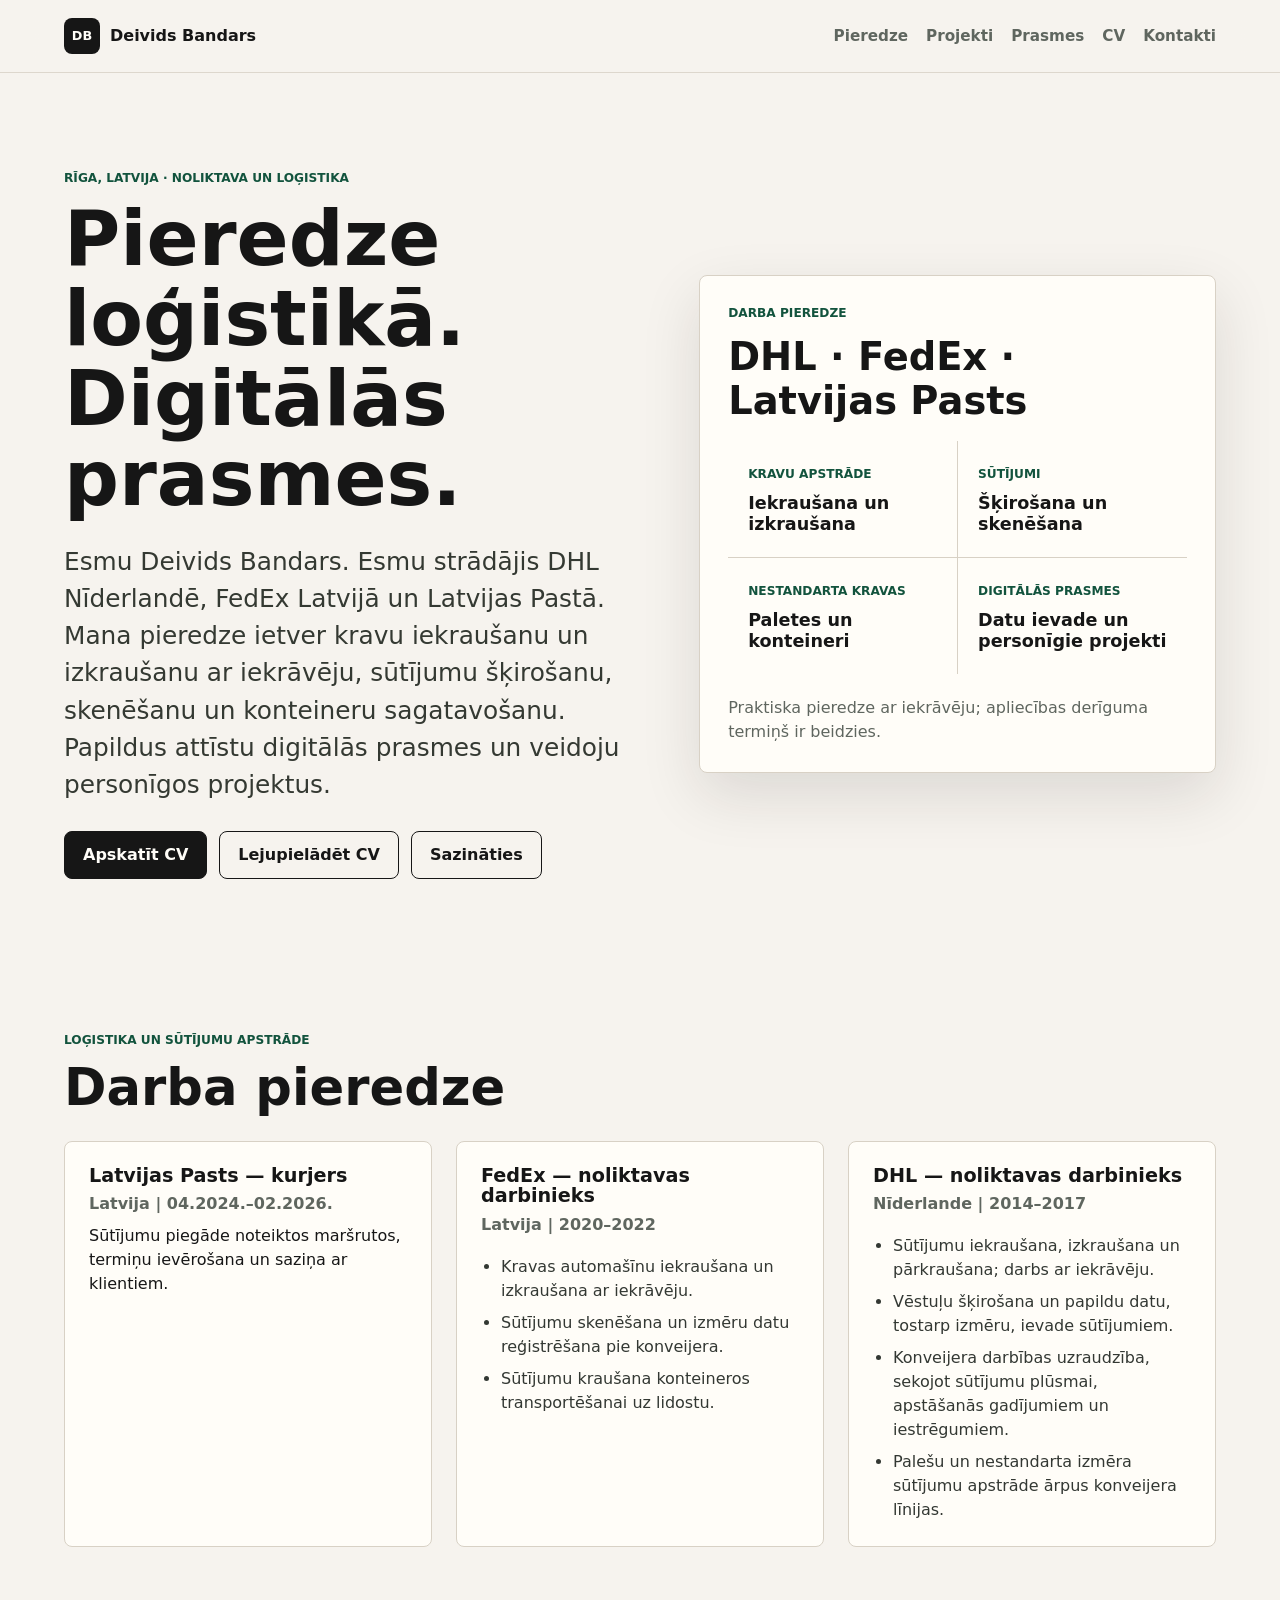
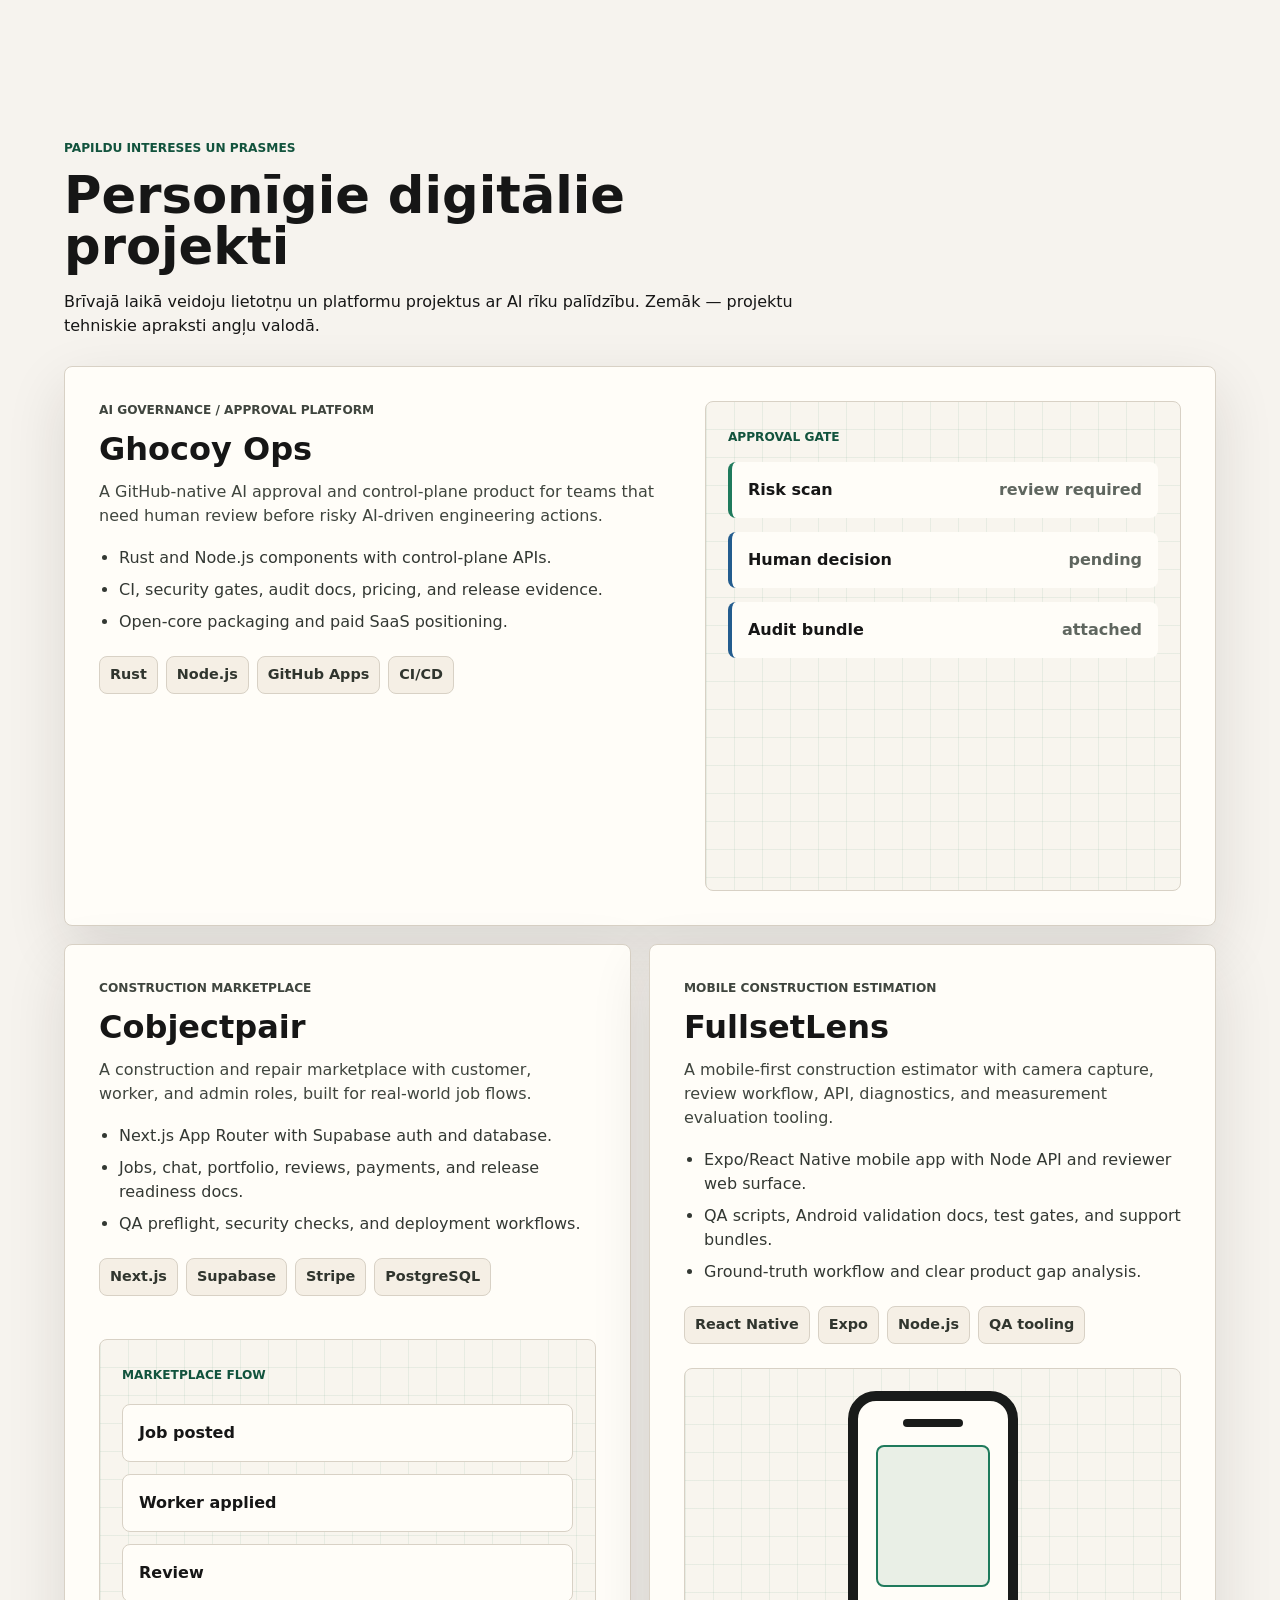
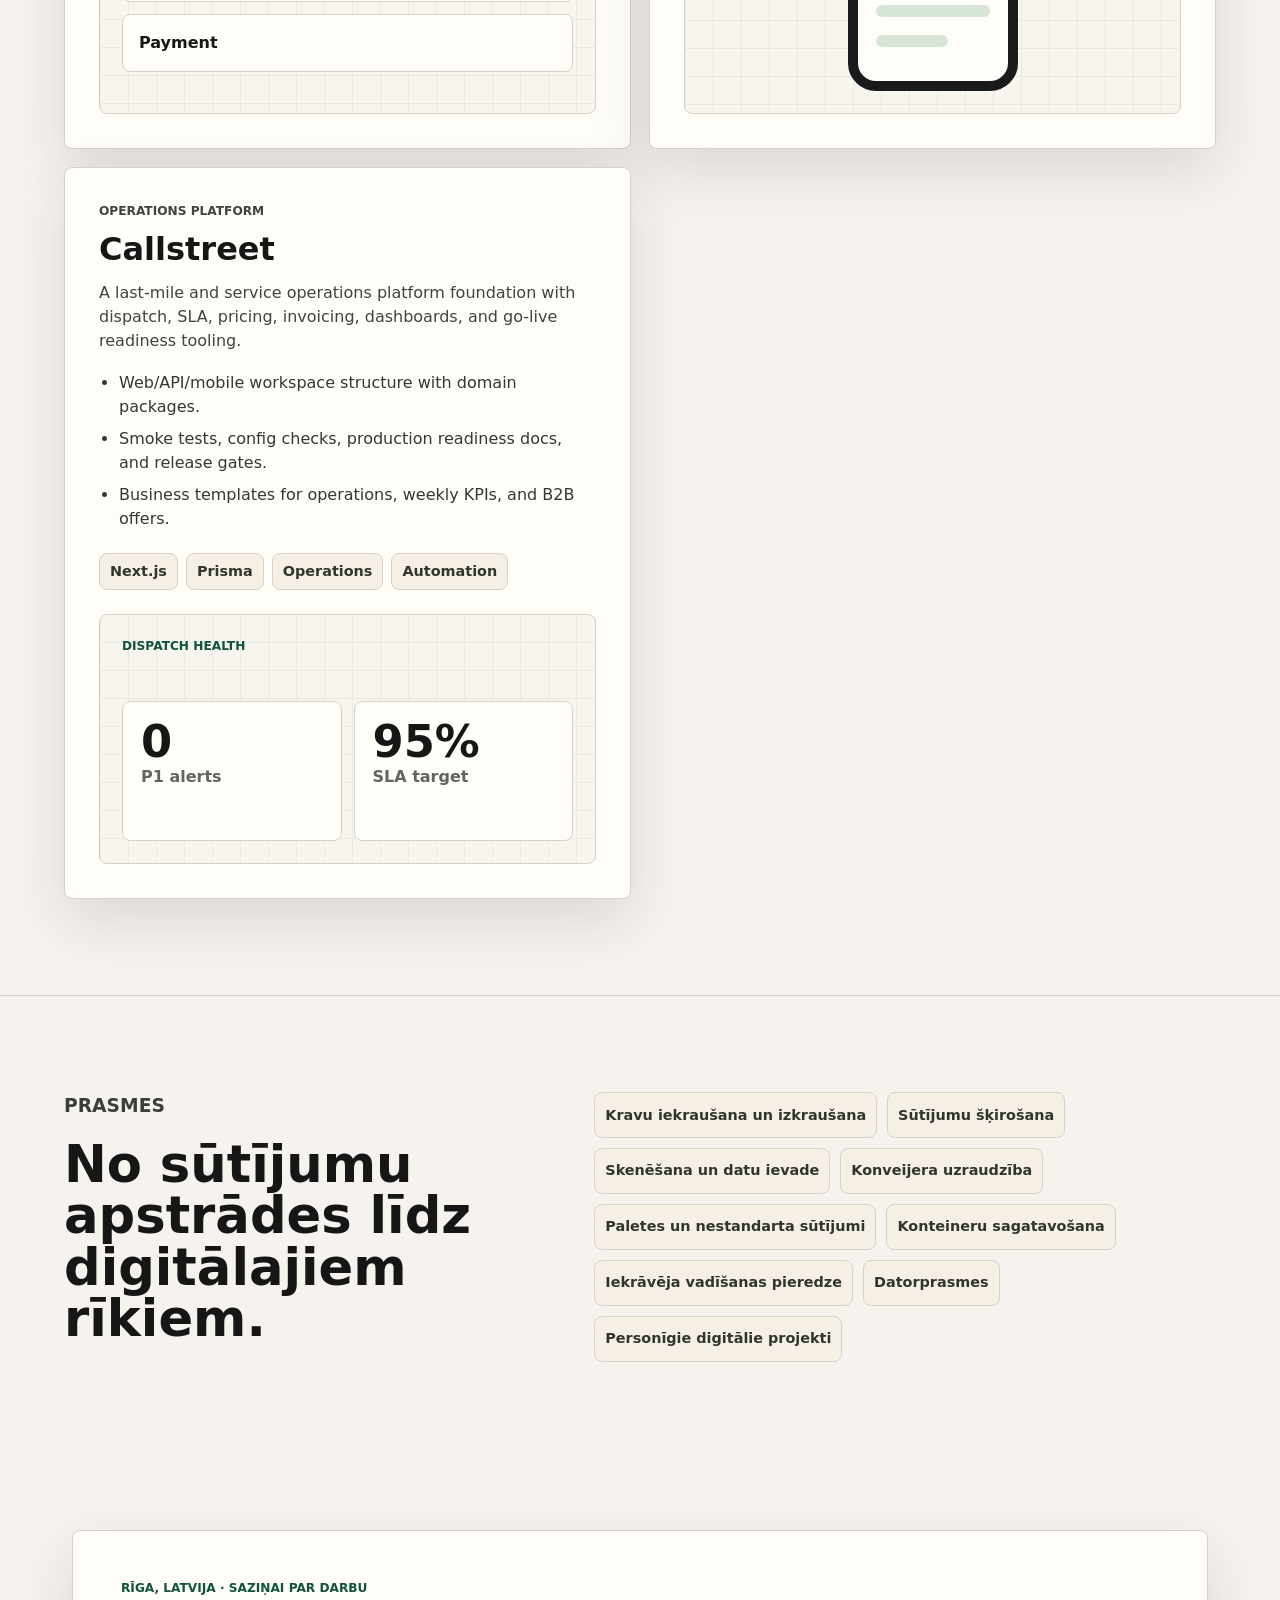
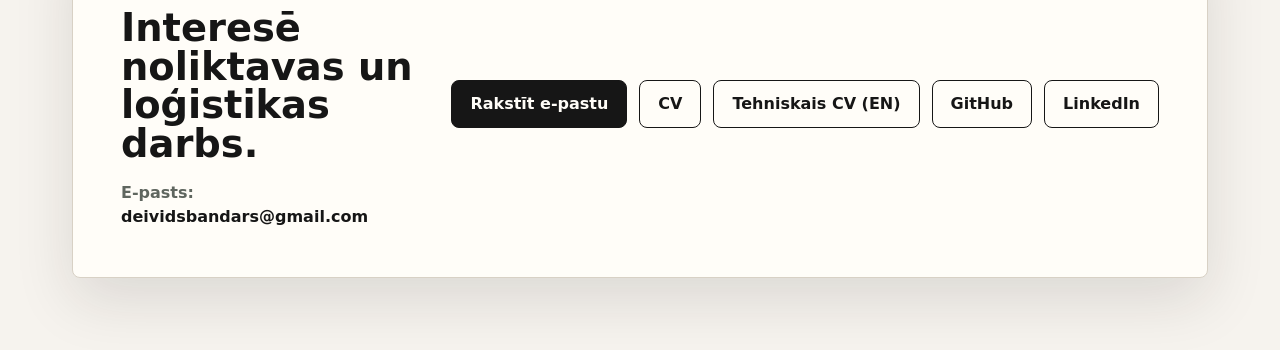
==== commit 4fce9871: "Tailor portfolio and Latvian CV for warehouse roles" ====
--- a/index.html
+++ b/index.html
@@ -1,12 +1,12 @@
 <!doctype html>
-<html lang="en">
+<html lang="lv">
   <head>
     <meta charset="utf-8" />
     <meta name="viewport" content="width=device-width, initial-scale=1" />
-    <title>Deivids Bandars | AI-Assisted Full-Stack Product Builder</title>
+    <title>Deivids Bandars | Noliktava, loģistika un digitālie projekti</title>
     <meta
       name="description"
-      content="Portfolio of Deivids Bandars, an AI-assisted full-stack product builder working with Next.js, TypeScript, Supabase, React Native, Node.js, Rust, CI/CD and automation."
+      content="Deivids Bandars — pieredze DHL, FedEx un Latvijas Pastā. Noliktavas darbs, loģistika un personīgie digitālie projekti."
     />
     <link rel="stylesheet" href="./styles.css" />
   </head>
@@ -17,79 +17,36 @@
         <span>Deivids Bandars</span>
       </a>
       <nav class="nav" aria-label="Main navigation">
-        <a href="#projects">Projects</a>
-        <a href="#skills">Skills</a>
-        <a href="#proof">Proof</a>
+        <a href="#experience">Pieredze</a>
+        <a href="#projects">Projekti</a>
+        <a href="#skills">Prasmes</a>
+        
         <a href="./cv.html">CV</a>
-        <a href="#contact">Contact</a>
+        <a href="#contact">Kontakti</a>
       </nav>
     </header>
 
     <main id="top">
       <section class="hero">
         <div class="hero-copy">
-          <p class="eyebrow">Riga, Latvia - Open to remote roles</p>
-          <h1>AI-Assisted Full-Stack Product Builder</h1>
-          <p class="lead">
-            I build SaaS platforms, mobile apps, automation systems, and production workflows using
-            Next.js, TypeScript, Supabase, React Native, Node.js, Rust, and AI-assisted development.
-            I am based in Latvia and open to remote work across Europe and worldwide.
-          </p>
+          <p class="eyebrow">Rīga, Latvija · Noliktava un loģistika</p>
+          <h1>Pieredze loģistikā.<br>Digitālās prasmes.</h1>
+          <p class="lead">Esmu Deivids Bandars. Esmu strādājis DHL Nīderlandē, FedEx Latvijā un Latvijas Pastā. Mana pieredze ietver kravu iekraušanu un izkraušanu ar iekrāvēju, sūtījumu šķirošanu, skenēšanu un konteineru sagatavošanu. Papildus attīstu digitālās prasmes un veidoju personīgos projektus.</p>
           <div class="hero-actions">
-            <a class="button primary" href="#projects">View Projects</a>
-            <a class="button secondary" href="./cv.html">View CV</a>
-            <a class="button secondary" href="#contact">Contact Me</a>
+            <a class="button primary" href="./cv.html">Apskatīt CV</a>
+            <a class="button secondary" href="./Deivids_Bandars_CV_Printful.pdf" download>Lejupielādēt CV</a>
+            <a class="button secondary" href="#contact">Sazināties</a>
           </div>
         </div>
 
-        <div class="hero-visual" aria-label="Product engineering dashboard preview">
-          <div class="terminal-bar">
-            <span></span>
-            <span></span>
-            <span></span>
-          </div>
-          <div class="status-grid">
-            <div>
-              <span class="label">Primary Stack</span>
-              <strong>TypeScript + Supabase</strong>
-            </div>
-            <div>
-              <span class="label">Delivery</span>
-              <strong>CI, tests, release gates</strong>
-            </div>
-            <div>
-              <span class="label">Product Surface</span>
-              <strong>Web, mobile, APIs</strong>
-            </div>
-            <div>
-              <span class="label">Working Style</span>
-              <strong>AI-assisted shipping</strong>
-            </div>
-          </div>
-          <pre><code>npm run test
-npm run build
-npm run release:verify
-
-status: shipped with evidence</code></pre>
-        </div>
-      </section>
-
-      <section class="section intro">
-        <div>
-          <h2>I turn product ideas into working systems.</h2>
-        </div>
-        <p>
-          I am early in my professional career, but I have built several complete product foundations
-          from scratch. My strength is taking an idea, using AI tools effectively, and pushing it into
-          a structured codebase with data models, auth, tests, documentation, deployment checks, and
-          honest product status.
-        </p>
-      </section>
-
-      <section id="projects" class="section">
-        <div class="section-heading">
-          <p class="eyebrow">Selected work</p>
-          <h2>Portfolio Projects</h2>
+<aside class="hero-visual experience-summary" aria-label="Pieredzes pārskats"><p class="eyebrow">Darba pieredze</p><h2>DHL · FedEx · Latvijas Pasts</h2><div class="status-grid"><div><span class="label">Kravu apstrāde</span><strong>Iekraušana un izkraušana</strong></div><div><span class="label">Sūtījumi</span><strong>Šķirošana un skenēšana</strong></div><div><span class="label">Nestandarta kravas</span><strong>Paletes un konteineri</strong></div><div><span class="label">Digitālās prasmes</span><strong>Datu ievade un personīgie projekti</strong></div></div><p class="qualification-note">Praktiska pieredze ar iekrāvēju; apliecības derīguma termiņš ir beidzies.</p></aside></section>
+<section id="experience" class="section"><div class="section-heading"><p class="eyebrow">Loģistika un sūtījumu apstrāde</p><h2>Darba pieredze</h2></div><div class="experience-grid"><article class="cv-item"><h3>Latvijas Pasts — kurjers</h3><p class="cv-meta">Latvija | 04.2024.–02.2026.</p><p>Sūtījumu piegāde noteiktos maršrutos, termiņu ievērošana un saziņa ar klientiem.</p></article>
+<article class="cv-item"><h3>FedEx — noliktavas darbinieks</h3><p class="cv-meta">Latvija | 2020–2022</p><ul><li>Kravas automašīnu iekraušana un izkraušana ar iekrāvēju.</li><li>Sūtījumu skenēšana un izmēru datu reģistrēšana pie konveijera.</li><li>Sūtījumu kraušana konteineros transportēšanai uz lidostu.</li></ul></article>
+<article class="cv-item"><h3>DHL — noliktavas darbinieks</h3><p class="cv-meta">Nīderlande | 2014–2017</p><ul><li>Sūtījumu iekraušana, izkraušana un pārkraušana; darbs ar iekrāvēju.</li><li>Vēstuļu šķirošana un papildu datu, tostarp izmēru, ievade sūtījumiem.</li><li>Konveijera darbības uzraudzība, sekojot sūtījumu plūsmai, apstāšanās gadījumiem un iestrēgumiem.</li><li>Palešu un nestandarta izmēra sūtījumu apstrāde ārpus konveijera līnijas.</li></ul></article></div></section>
+      <section id="projects" class="section" lang="en">
+        <div class="section-heading" lang="lv">
+          <p class="eyebrow">Papildu intereses un prasmes</p>
+          <h2>Personīgie digitālie projekti</h2><p>Brīvajā laikā veidoju lietotņu un platformu projektus ar AI rīku palīdzību. Zemāk — projektu tehniskie apraksti angļu valodā.</p>
         </div>
 
         <div class="project-grid">
@@ -226,60 +183,17 @@
         </div>
       </section>
 
-      <section id="skills" class="section split">
-        <div>
-          <p class="eyebrow">Skills</p>
-          <h2>Useful across product, engineering, and operations.</h2>
-        </div>
-        <div class="skill-list">
-          <span>TypeScript</span>
-          <span>Next.js</span>
-          <span>React</span>
-          <span>Supabase</span>
-          <span>PostgreSQL</span>
-          <span>React Native / Expo</span>
-          <span>Node.js</span>
-          <span>Rust basics</span>
-          <span>GitHub Actions</span>
-          <span>CI/CD</span>
-          <span>QA automation</span>
-          <span>Release documentation</span>
-          <span>AI-assisted development</span>
-          <span>Product debugging</span>
-          <span>Technical writing</span>
-        </div>
-      </section>
-
-      <section id="proof" class="section proof">
-        <div class="section-heading">
-          <p class="eyebrow">How I work</p>
-          <h2>Evidence over claims.</h2>
-        </div>
-        <div class="proof-grid">
-          <div>
-            <strong>Build complete flows</strong>
-            <p>Auth, data models, APIs, web/mobile UI, tests, deploy scripts, and documentation.</p>
-          </div>
-          <div>
-            <strong>Use AI as leverage</strong>
-            <p>I work with AI tools to move faster, but I keep focus on reproducible engineering output.</p>
-          </div>
-          <div>
-            <strong>Write honest status</strong>
-            <p>I document what works, what is blocked, and what evidence is needed before a product claim.</p>
-          </div>
-        </div>
-      </section>
-
+<section id="skills" class="section split"><div><p class="eyebrow">Prasmes</p><h2>No sūtījumu apstrādes līdz digitālajiem rīkiem.</h2></div><div class="skill-list"><span>Kravu iekraušana un izkraušana</span><span>Sūtījumu šķirošana</span><span>Skenēšana un datu ievade</span><span>Konveijera uzraudzība</span><span>Paletes un nestandarta sūtījumi</span><span>Konteineru sagatavošana</span><span>Iekrāvēja vadīšanas pieredze</span><span>Datorprasmes</span><span>Personīgie digitālie projekti</span></div></section>
       <section id="contact" class="contact">
         <div>
-          <p class="eyebrow">Available for remote roles across Europe and worldwide</p>
-          <h2>Junior full-stack, implementation engineering, QA automation, developer support, or AI product builder roles.</h2>
-          <p class="contact-email">Email: <span>deividsbandars@gmail.com</span></p>
+          <p class="eyebrow">Rīga, Latvija · Saziņai par darbu</p>
+          <h2>Interesē noliktavas un loģistikas darbs.</h2>
+          <p class="contact-email">E-pasts: <span>deividsbandars@gmail.com</span></p>
         </div>
         <div class="contact-actions">
-          <a class="button primary" href="mailto:deividsbandars@gmail.com">Email Me</a>
+          <a class="button primary" href="mailto:deividsbandars@gmail.com">Rakstīt e-pastu</a>
           <a class="button secondary" href="./cv.html">CV</a>
+          <a class="button secondary" href="./cv-tech.html">Tehniskais CV (EN)</a>
           <a class="button secondary" href="https://github.com/deividsbandars-web">GitHub</a>
           <a class="button secondary" href="https://www.linkedin.com/in/deivids-bandars-62b53a2b2/">LinkedIn</a>
         </div>
--- a/styles.css
+++ b/styles.css
@@ -615,7 +615,46 @@
   font-size: 0.86rem;
 }
 
+.letter-shell {
+  max-width: 820px;
+  margin: 0 auto;
+  padding: clamp(40px, 6vw, 76px) clamp(22px, 5vw, 48px);
+}
+
+.letter-header {
+  padding-bottom: 20px;
+  border-bottom: 2px solid var(--ink);
+}
+
+.letter-header h1 {
+  margin-bottom: 8px;
+  font-size: clamp(2.4rem, 6vw, 4.4rem);
+}
+
+.letter-header p,
+.letter-body p {
+  color: #333933;
+  font-size: 1.02rem;
+}
+
+.letter-header a,
+.letter-body a {
+  color: var(--green-dark);
+  font-weight: 800;
+  text-decoration: underline;
+  text-underline-offset: 3px;
+}
+
+.letter-body {
+  padding-top: 26px;
+}
+
 @media print {
+  @page {
+    size: A4;
+    margin: 13mm 14mm;
+  }
+
   .site-header {
     display: none;
   }
@@ -630,9 +669,82 @@
     padding: 0;
   }
 
+  .cv-hero {
+    padding-bottom: 18px;
+  }
+
+  .cv-hero h1 {
+    margin-bottom: 6px;
+    font-size: 42px;
+  }
+
+  .cv-title {
+    margin-bottom: 9px;
+    font-size: 20px;
+  }
+
+  .eyebrow {
+    margin-bottom: 8px;
+    font-size: 11px;
+  }
+
+  .cv-hero p,
+  .cv-section p {
+    margin-bottom: 8px;
+    font-size: 12.25px;
+    line-height: 1.45;
+  }
+
+  .contact-email {
+    margin-top: 7px;
+  }
+
   .cv-section {
     break-inside: avoid;
-    padding: 18px 0;
+    padding: 15px 0;
+  }
+
+  .cv-section h2 {
+    margin-bottom: 10px;
+    font-size: 21px;
+  }
+
+  .cv-item + .cv-item {
+    margin-top: 13px;
+  }
+
+  .cv-item h3 {
+    margin-bottom: 3px;
+    font-size: 14px;
+  }
+
+  .cv-meta {
+    margin-bottom: 6px;
+    font-size: 12px;
+  }
+
+  ul {
+    margin-top: 7px;
+    padding-left: 18px;
+  }
+
+  li {
+    font-size: 12px;
+    line-height: 1.42;
+  }
+
+  li + li {
+    margin-top: 3px;
+  }
+
+  .skill-list {
+    gap: 7px;
+  }
+
+  .skill-list.compact span {
+    min-height: 0;
+    padding: 4px 7px;
+    font-size: 11px;
   }
 
   .button,
@@ -640,4 +752,51 @@
   .skill-list span {
     box-shadow: none;
   }
-}
+
+  .letter-shell {
+    max-width: none;
+    padding: 0;
+  }
+
+  .letter-header {
+    padding-bottom: 14px;
+  }
+
+  .letter-header h1 {
+    margin-bottom: 5px;
+    font-size: 32px;
+  }
+
+  .letter-header p,
+  .letter-body p {
+    margin-bottom: 12px;
+    font-size: 12.5px;
+    line-height: 1.45;
+  }
+
+  .letter-body {
+    padding-top: 18px;
+  }
+}
+
+/* Logistics portfolio and compact application CV. */
+section[id] { scroll-margin-top: 110px; }
+.experience-summary { padding: 28px; min-height: auto; }
+.experience-summary h2 { font-size: clamp(1.8rem, 3vw, 2.8rem); line-height: 1.15; }
+.qualification-note { margin: 22px 0 0; color: var(--muted); }
+.experience-grid { display: grid; grid-template-columns: repeat(3, minmax(0, 1fr)); gap: 24px; }
+.experience-grid .cv-item { margin: 0; padding: 24px; background: var(--paper); border: 1px solid var(--line); border-radius: 8px; }
+.hero h1 { font-size: clamp(2.7rem, 6vw, 5.4rem); line-height: 1.04; overflow-wrap: anywhere; }
+@media (max-width: 920px) { .experience-grid { grid-template-columns: 1fr; } }
+@media print {
+  .warehouse-cv .cv-hero h1 { font-size: 29px; }
+  .warehouse-cv .cv-title { font-size: 15px; }
+  .warehouse-cv .cv-hero { padding-bottom: 9px; }
+  .warehouse-cv .cv-section { padding: 9px 0; }
+  .warehouse-cv .cv-section h2 { font-size: 15px; margin-bottom: 6px; }
+  .warehouse-cv .cv-item h3 { font-size: 12px; }
+  .warehouse-cv .cv-item + .cv-item { margin-top: 9px; }
+  .warehouse-cv .cv-hero p, .warehouse-cv .cv-section p, .warehouse-cv li { font-size: 10.5px; line-height: 1.3; margin-bottom: 4px; }
+  .warehouse-cv li + li { margin-top: 2px; }
+  .warehouse-cv ul { margin-top: 4px; }
+}
